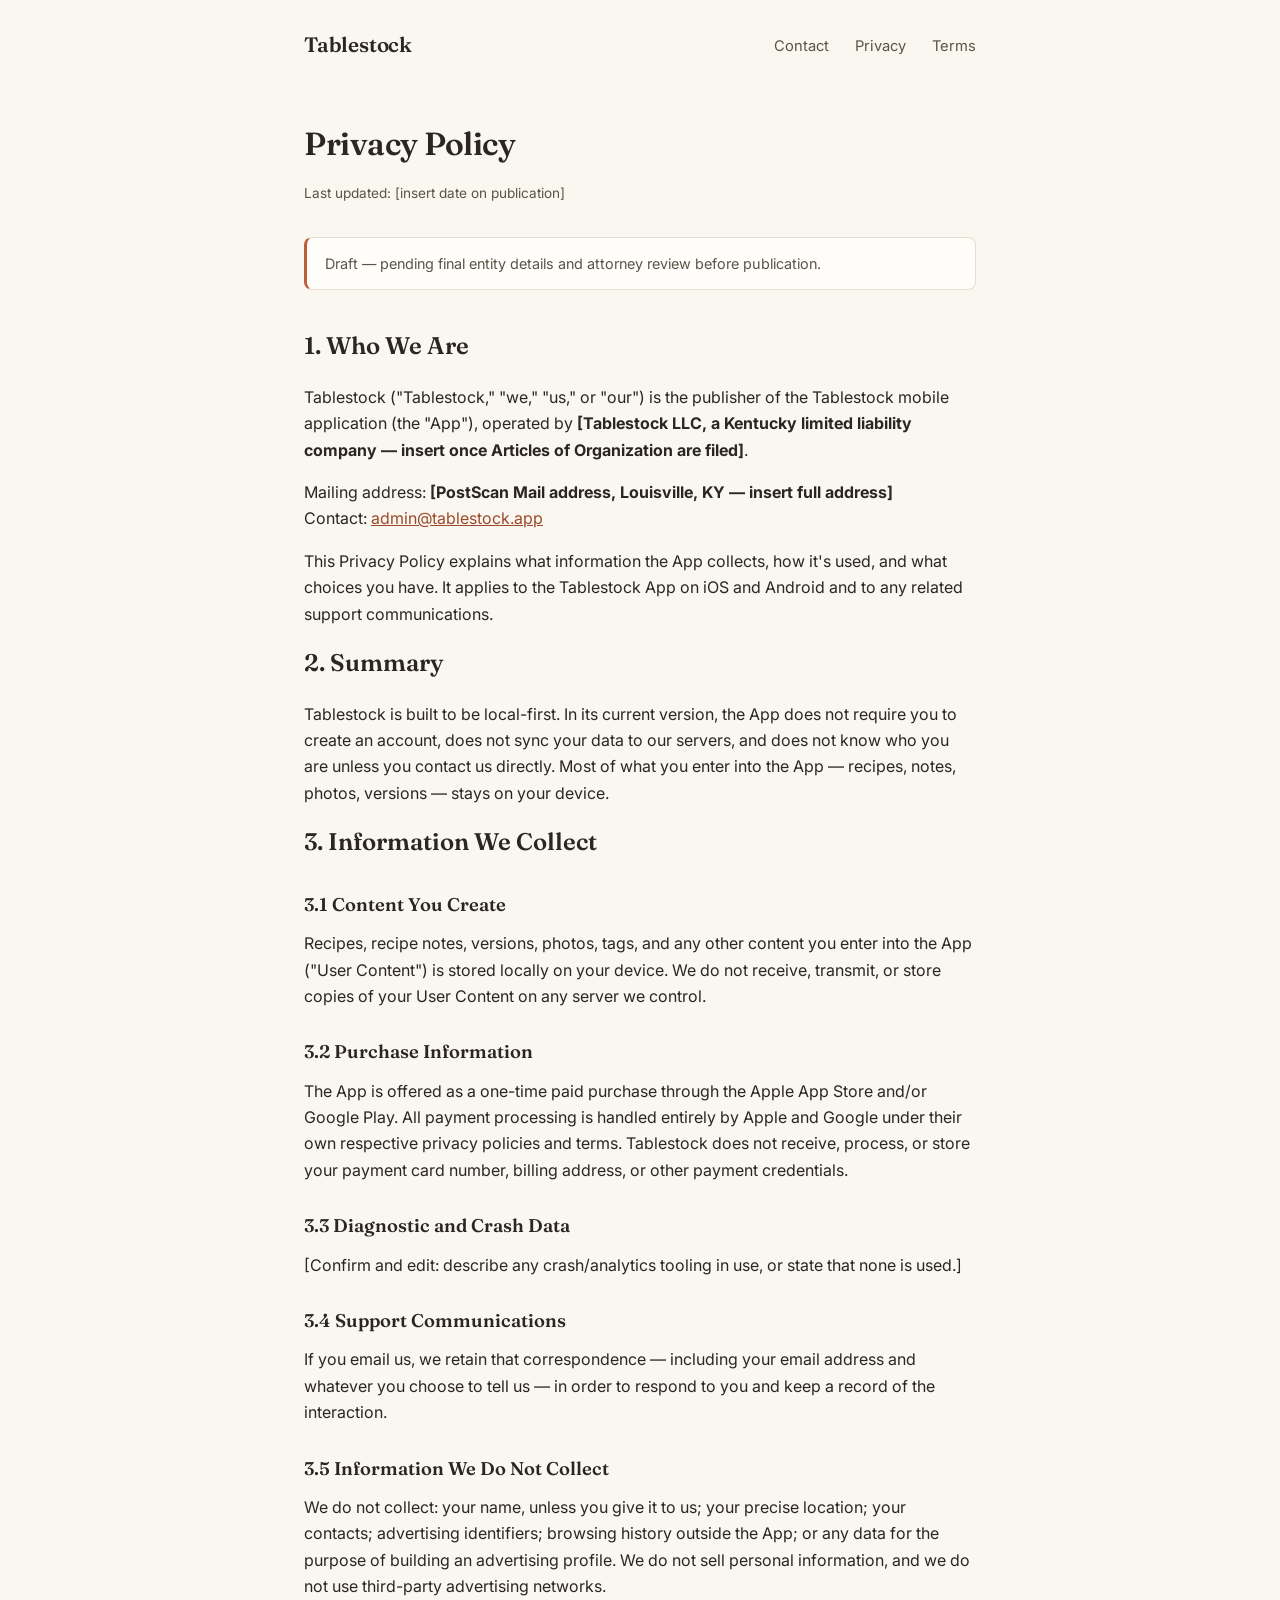
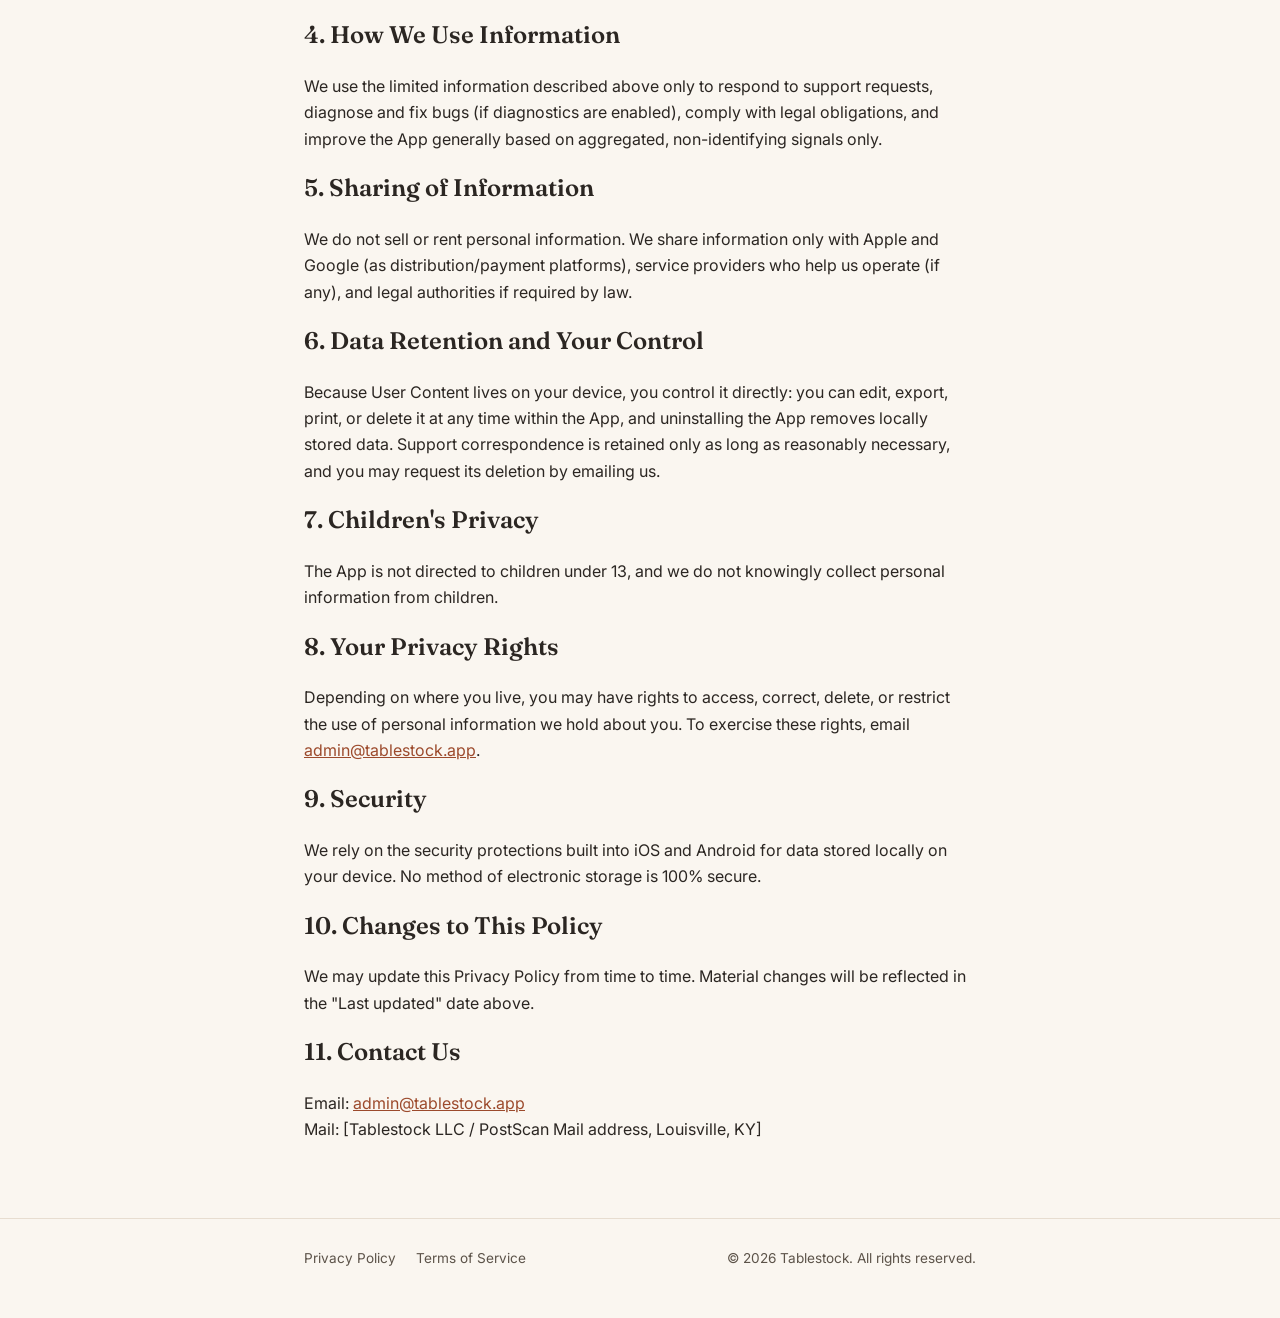
==== privacy.html @ b22490ec "Initial site" ====
<!DOCTYPE html>
<html lang="en">
<head>
<meta charset="UTF-8">
<meta name="viewport" content="width=device-width, initial-scale=1.0">
<title>Privacy Policy — Tablestock</title>
<link rel="preconnect" href="https://fonts.googleapis.com">
<link rel="preconnect" href="https://fonts.gstatic.com" crossorigin>
<link href="https://fonts.googleapis.com/css2?family=Fraunces:wght@500;600&family=Inter:wght@400;500;600&display=swap" rel="stylesheet">
<link rel="stylesheet" href="style.css">
</head>
<body>
<!-- DRAFT: entity name/address placeholders below still need to be filled in once
     the LLC is filed, and this content should get a pass from Patrick before
     this page goes live. -->

<header class="site">
  <div class="wrap">
    <a class="wordmark" href="/">Tablestock</a>
    <nav class="site">
      <a href="mailto:admin@tablestock.app">Contact</a>
      <a href="privacy.html">Privacy</a>
      <a href="terms.html">Terms</a>
    </nav>
  </div>
</header>

<main>
  <div class="wrap">
    <h1 style="font-size:2rem;">Privacy Policy</h1>
    <p class="updated">Last updated: [insert date on publication]</p>

    <div class="legal-note">Draft — pending final entity details and attorney review before publication.</div>

    <h2>1. Who We Are</h2>
    <p>Tablestock ("Tablestock," "we," "us," or "our") is the publisher of the Tablestock mobile application (the "App"), operated by <strong>[Tablestock LLC, a Kentucky limited liability company — insert once Articles of Organization are filed]</strong>.</p>
    <p>Mailing address: <strong>[PostScan Mail address, Louisville, KY — insert full address]</strong><br>
    Contact: <a href="mailto:admin@tablestock.app">admin@tablestock.app</a></p>
    <p>This Privacy Policy explains what information the App collects, how it's used, and what choices you have. It applies to the Tablestock App on iOS and Android and to any related support communications.</p>

    <h2>2. Summary</h2>
    <p>Tablestock is built to be local-first. In its current version, the App does not require you to create an account, does not sync your data to our servers, and does not know who you are unless you contact us directly. Most of what you enter into the App — recipes, notes, photos, versions — stays on your device.</p>

    <h2>3. Information We Collect</h2>
    <h3>3.1 Content You Create</h3>
    <p>Recipes, recipe notes, versions, photos, tags, and any other content you enter into the App ("User Content") is stored locally on your device. We do not receive, transmit, or store copies of your User Content on any server we control.</p>

    <h3>3.2 Purchase Information</h3>
    <p>The App is offered as a one-time paid purchase through the Apple App Store and/or Google Play. All payment processing is handled entirely by Apple and Google under their own respective privacy policies and terms. Tablestock does not receive, process, or store your payment card number, billing address, or other payment credentials.</p>

    <h3>3.3 Diagnostic and Crash Data</h3>
    <p>[Confirm and edit: describe any crash/analytics tooling in use, or state that none is used.]</p>

    <h3>3.4 Support Communications</h3>
    <p>If you email us, we retain that correspondence — including your email address and whatever you choose to tell us — in order to respond to you and keep a record of the interaction.</p>

    <h3>3.5 Information We Do Not Collect</h3>
    <p>We do not collect: your name, unless you give it to us; your precise location; your contacts; advertising identifiers; browsing history outside the App; or any data for the purpose of building an advertising profile. We do not sell personal information, and we do not use third-party advertising networks.</p>

    <h2>4. How We Use Information</h2>
    <p>We use the limited information described above only to respond to support requests, diagnose and fix bugs (if diagnostics are enabled), comply with legal obligations, and improve the App generally based on aggregated, non-identifying signals only.</p>

    <h2>5. Sharing of Information</h2>
    <p>We do not sell or rent personal information. We share information only with Apple and Google (as distribution/payment platforms), service providers who help us operate (if any), and legal authorities if required by law.</p>

    <h2>6. Data Retention and Your Control</h2>
    <p>Because User Content lives on your device, you control it directly: you can edit, export, print, or delete it at any time within the App, and uninstalling the App removes locally stored data. Support correspondence is retained only as long as reasonably necessary, and you may request its deletion by emailing us.</p>

    <h2>7. Children's Privacy</h2>
    <p>The App is not directed to children under 13, and we do not knowingly collect personal information from children.</p>

    <h2>8. Your Privacy Rights</h2>
    <p>Depending on where you live, you may have rights to access, correct, delete, or restrict the use of personal information we hold about you. To exercise these rights, email <a href="mailto:admin@tablestock.app">admin@tablestock.app</a>.</p>

    <h2>9. Security</h2>
    <p>We rely on the security protections built into iOS and Android for data stored locally on your device. No method of electronic storage is 100% secure.</p>

    <h2>10. Changes to This Policy</h2>
    <p>We may update this Privacy Policy from time to time. Material changes will be reflected in the "Last updated" date above.</p>

    <h2>11. Contact Us</h2>
    <p>Email: <a href="mailto:admin@tablestock.app">admin@tablestock.app</a><br>
    Mail: [Tablestock LLC / PostScan Mail address, Louisville, KY]</p>
  </div>
</main>

<footer class="site">
  <div class="wrap">
    <div>
      <a href="privacy.html">Privacy Policy</a>
      <a href="terms.html">Terms of Service</a>
    </div>
    <div>&copy; 2026 Tablestock. All rights reserved.</div>
  </div>
</footer>

</body>
</html>
---- style.css ----
:root {
  --cream: #faf6f0;
  --paper: #fffdfa;
  --ink: #2b2622;
  --ink-soft: #5c5349;
  --terracotta: #bd5d3a;
  --terracotta-dark: #9c4a2c;
  --line: #e7ddd0;
  --max-width: 720px;
}

* { box-sizing: border-box; }

html { scroll-behavior: smooth; }

body {
  margin: 0;
  background: var(--cream);
  color: var(--ink);
  font-family: "Inter", -apple-system, BlinkMacSystemFont, "Segoe UI", sans-serif;
  line-height: 1.65;
  -webkit-font-smoothing: antialiased;
}

.wrap {
  max-width: var(--max-width);
  margin: 0 auto;
  padding: 0 24px;
}

header.site {
  padding: 28px 0 0;
}

header.site .wrap {
  display: flex;
  align-items: center;
  justify-content: space-between;
}

.wordmark {
  font-family: "Fraunces", Georgia, serif;
  font-size: 1.3rem;
  font-weight: 600;
  color: var(--ink);
  text-decoration: none;
  letter-spacing: -0.01em;
}

nav.site a {
  color: var(--ink-soft);
  text-decoration: none;
  font-size: 0.92rem;
  margin-left: 22px;
}

nav.site a:hover { color: var(--terracotta-dark); }

main { padding: 64px 0 40px; }

.hero {
  padding: 40px 0 56px;
  border-bottom: 1px solid var(--line);
  margin-bottom: 48px;
}

.eyebrow {
  text-transform: uppercase;
  letter-spacing: 0.12em;
  font-size: 0.75rem;
  color: var(--terracotta-dark);
  font-weight: 600;
  margin-bottom: 14px;
}

h1 {
  font-family: "Fraunces", Georgia, serif;
  font-size: clamp(2.1rem, 5vw, 3rem);
  line-height: 1.12;
  font-weight: 600;
  margin: 0 0 20px;
  letter-spacing: -0.015em;
}

.lede {
  font-size: 1.15rem;
  color: var(--ink-soft);
  max-width: 52ch;
  margin: 0 0 8px;
}

.status-pill {
  display: inline-block;
  margin-top: 24px;
  padding: 7px 16px;
  border: 1px solid var(--line);
  border-radius: 999px;
  font-size: 0.85rem;
  color: var(--ink-soft);
  background: var(--paper);
}

section.block { margin-bottom: 52px; }

h2 {
  font-family: "Fraunces", Georgia, serif;
  font-size: 1.5rem;
  font-weight: 600;
  margin: 0 0 18px;
}

h3 {
  font-family: "Fraunces", Georgia, serif;
  font-size: 1.15rem;
  font-weight: 600;
  margin: 28px 0 10px;
}

.pillars {
  display: grid;
  grid-template-columns: 1fr;
  gap: 20px;
}

@media (min-width: 560px) {
  .pillars { grid-template-columns: repeat(3, 1fr); }
}

.pillar {
  background: var(--paper);
  border: 1px solid var(--line);
  border-radius: 12px;
  padding: 20px;
}

.pillar h3 {
  margin-top: 0;
  font-size: 1.02rem;
}

.pillar p {
  color: var(--ink-soft);
  font-size: 0.94rem;
  margin: 0;
}

p { margin: 0 0 16px; }

ul, ol { padding-left: 22px; }
li { margin-bottom: 8px; }

a { color: var(--terracotta-dark); }

.legal-note {
  background: var(--paper);
  border: 1px solid var(--line);
  border-left: 3px solid var(--terracotta);
  border-radius: 8px;
  padding: 14px 18px;
  font-size: 0.9rem;
  color: var(--ink-soft);
  margin-bottom: 36px;
}

.contact-box {
  background: var(--paper);
  border: 1px solid var(--line);
  border-radius: 12px;
  padding: 24px;
}

.contact-box a { font-weight: 600; }

footer.site {
  border-top: 1px solid var(--line);
  padding: 28px 0 48px;
  margin-top: 20px;
}

footer.site .wrap {
  display: flex;
  flex-wrap: wrap;
  gap: 8px 20px;
  align-items: center;
  justify-content: space-between;
  font-size: 0.85rem;
  color: var(--ink-soft);
}

footer.site a {
  color: var(--ink-soft);
  text-decoration: none;
  margin-right: 16px;
}

footer.site a:hover { color: var(--terracotta-dark); }

.updated {
  font-size: 0.85rem;
  color: var(--ink-soft);
  margin-bottom: 32px;
}
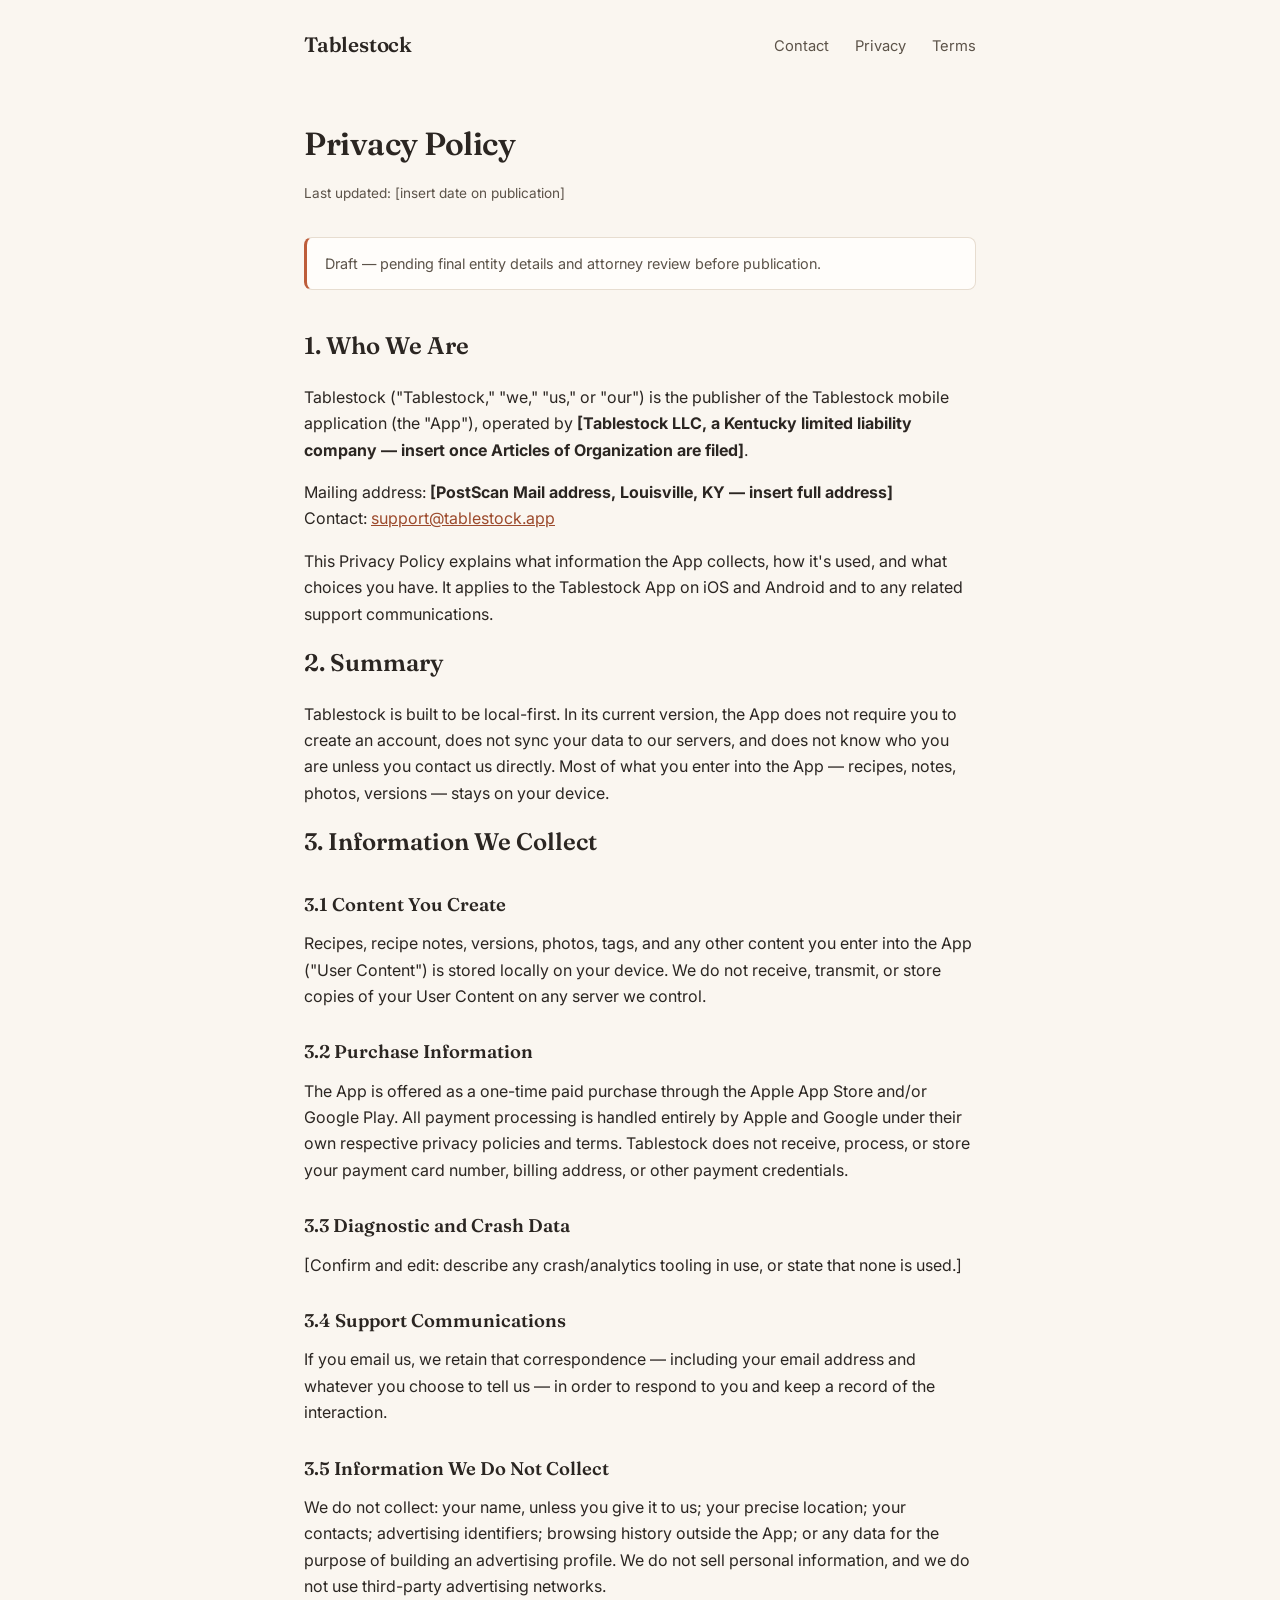
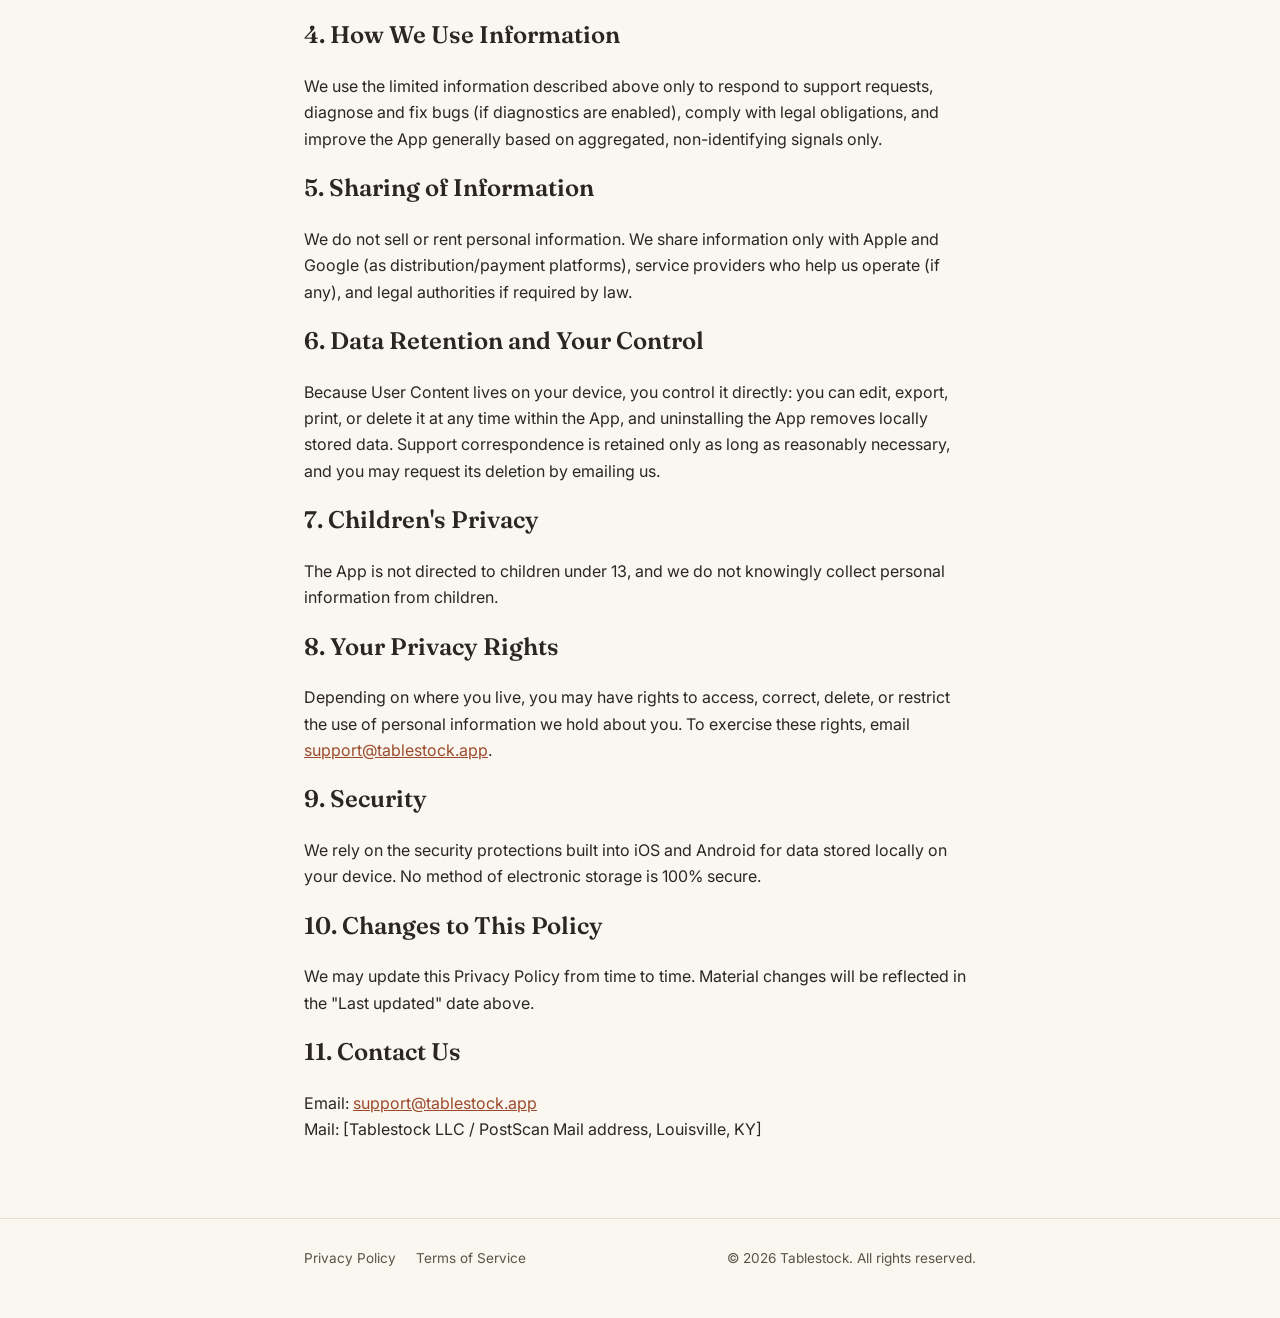
==== commit faa2eb36: "Switch public contact address from admin@ to support@tablestock.app" ====
--- a/privacy.html
+++ b/privacy.html
@@ -18,7 +18,7 @@
   <div class="wrap">
     <a class="wordmark" href="/">Tablestock</a>
     <nav class="site">
-      <a href="mailto:admin@tablestock.app">Contact</a>
+      <a href="mailto:support@tablestock.app">Contact</a>
       <a href="privacy.html">Privacy</a>
       <a href="terms.html">Terms</a>
     </nav>
@@ -35,7 +35,7 @@
     <h2>1. Who We Are</h2>
     <p>Tablestock ("Tablestock," "we," "us," or "our") is the publisher of the Tablestock mobile application (the "App"), operated by <strong>[Tablestock LLC, a Kentucky limited liability company — insert once Articles of Organization are filed]</strong>.</p>
     <p>Mailing address: <strong>[PostScan Mail address, Louisville, KY — insert full address]</strong><br>
-    Contact: <a href="mailto:admin@tablestock.app">admin@tablestock.app</a></p>
+    Contact: <a href="mailto:support@tablestock.app">support@tablestock.app</a></p>
     <p>This Privacy Policy explains what information the App collects, how it's used, and what choices you have. It applies to the Tablestock App on iOS and Android and to any related support communications.</p>
 
     <h2>2. Summary</h2>
@@ -70,7 +70,7 @@
     <p>The App is not directed to children under 13, and we do not knowingly collect personal information from children.</p>
 
     <h2>8. Your Privacy Rights</h2>
-    <p>Depending on where you live, you may have rights to access, correct, delete, or restrict the use of personal information we hold about you. To exercise these rights, email <a href="mailto:admin@tablestock.app">admin@tablestock.app</a>.</p>
+    <p>Depending on where you live, you may have rights to access, correct, delete, or restrict the use of personal information we hold about you. To exercise these rights, email <a href="mailto:support@tablestock.app">support@tablestock.app</a>.</p>
 
     <h2>9. Security</h2>
     <p>We rely on the security protections built into iOS and Android for data stored locally on your device. No method of electronic storage is 100% secure.</p>
@@ -79,7 +79,7 @@
     <p>We may update this Privacy Policy from time to time. Material changes will be reflected in the "Last updated" date above.</p>
 
     <h2>11. Contact Us</h2>
-    <p>Email: <a href="mailto:admin@tablestock.app">admin@tablestock.app</a><br>
+    <p>Email: <a href="mailto:support@tablestock.app">support@tablestock.app</a><br>
     Mail: [Tablestock LLC / PostScan Mail address, Louisville, KY]</p>
   </div>
 </main>
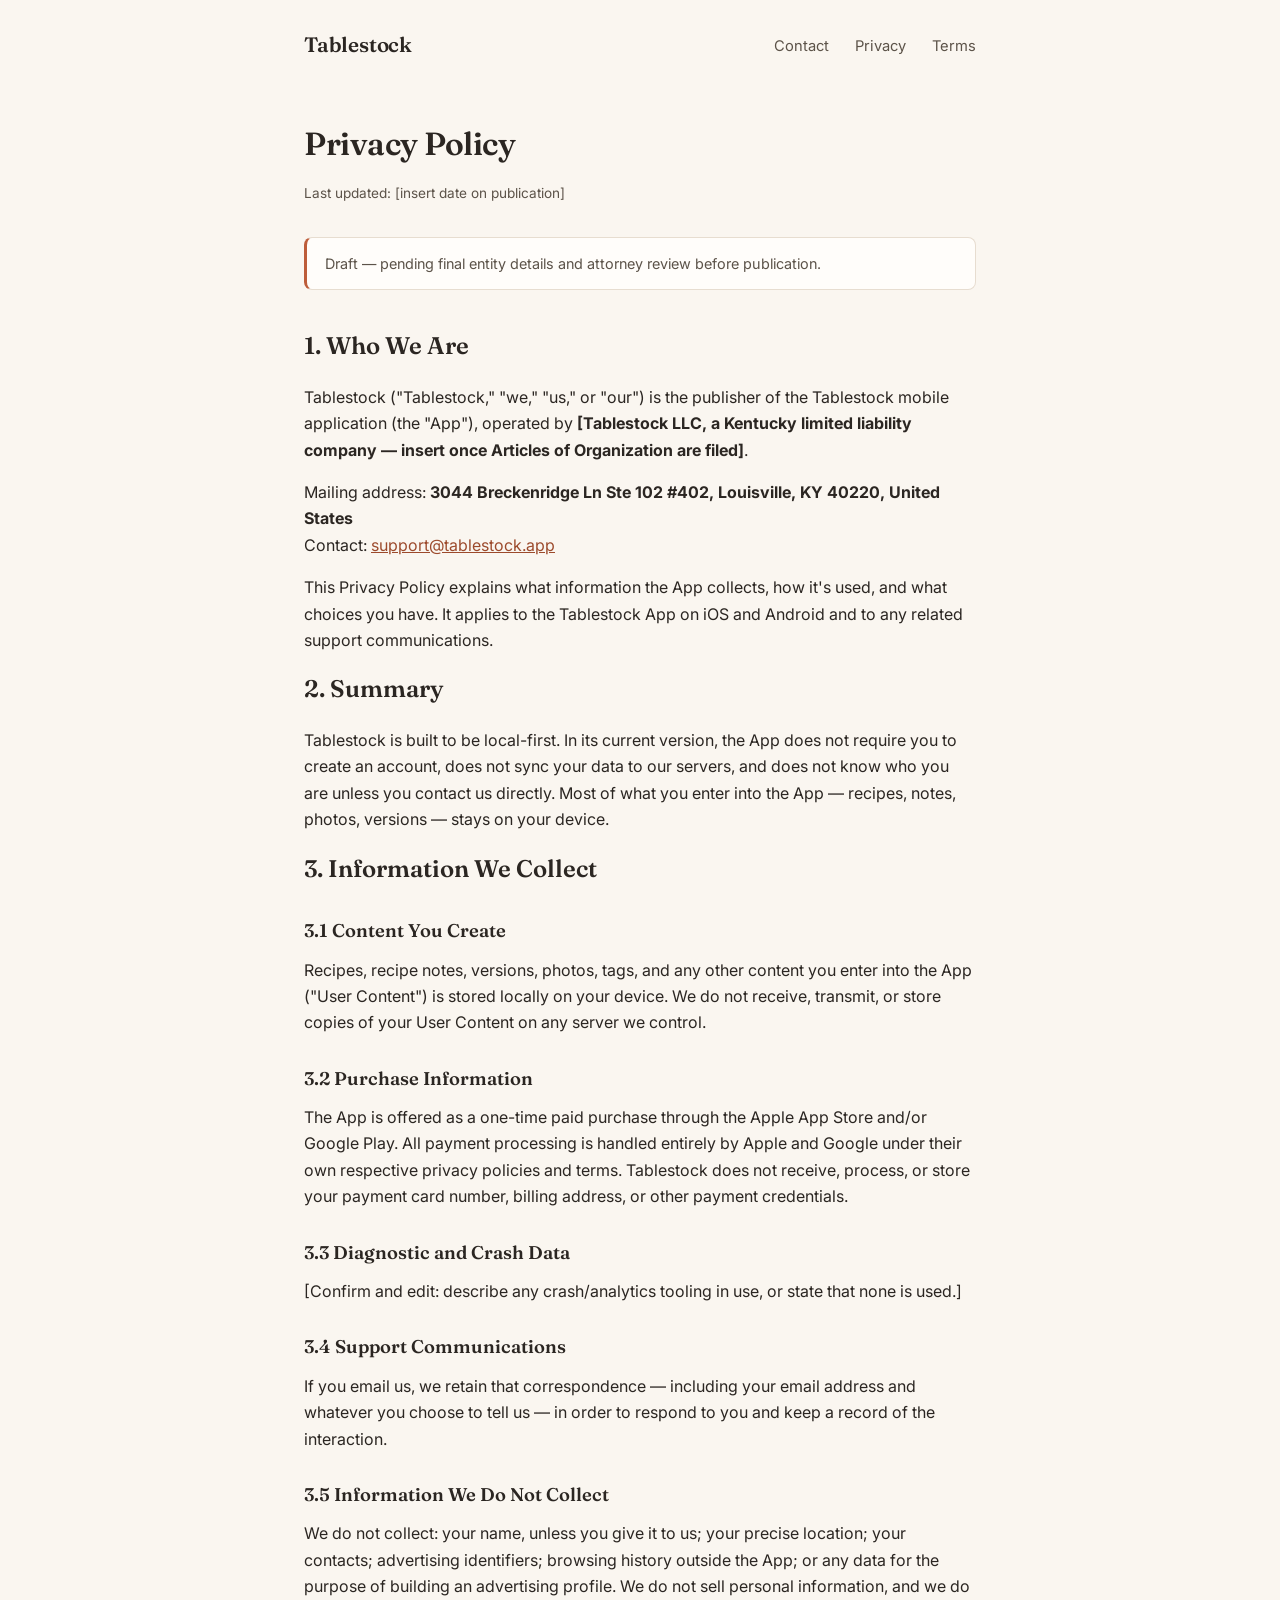
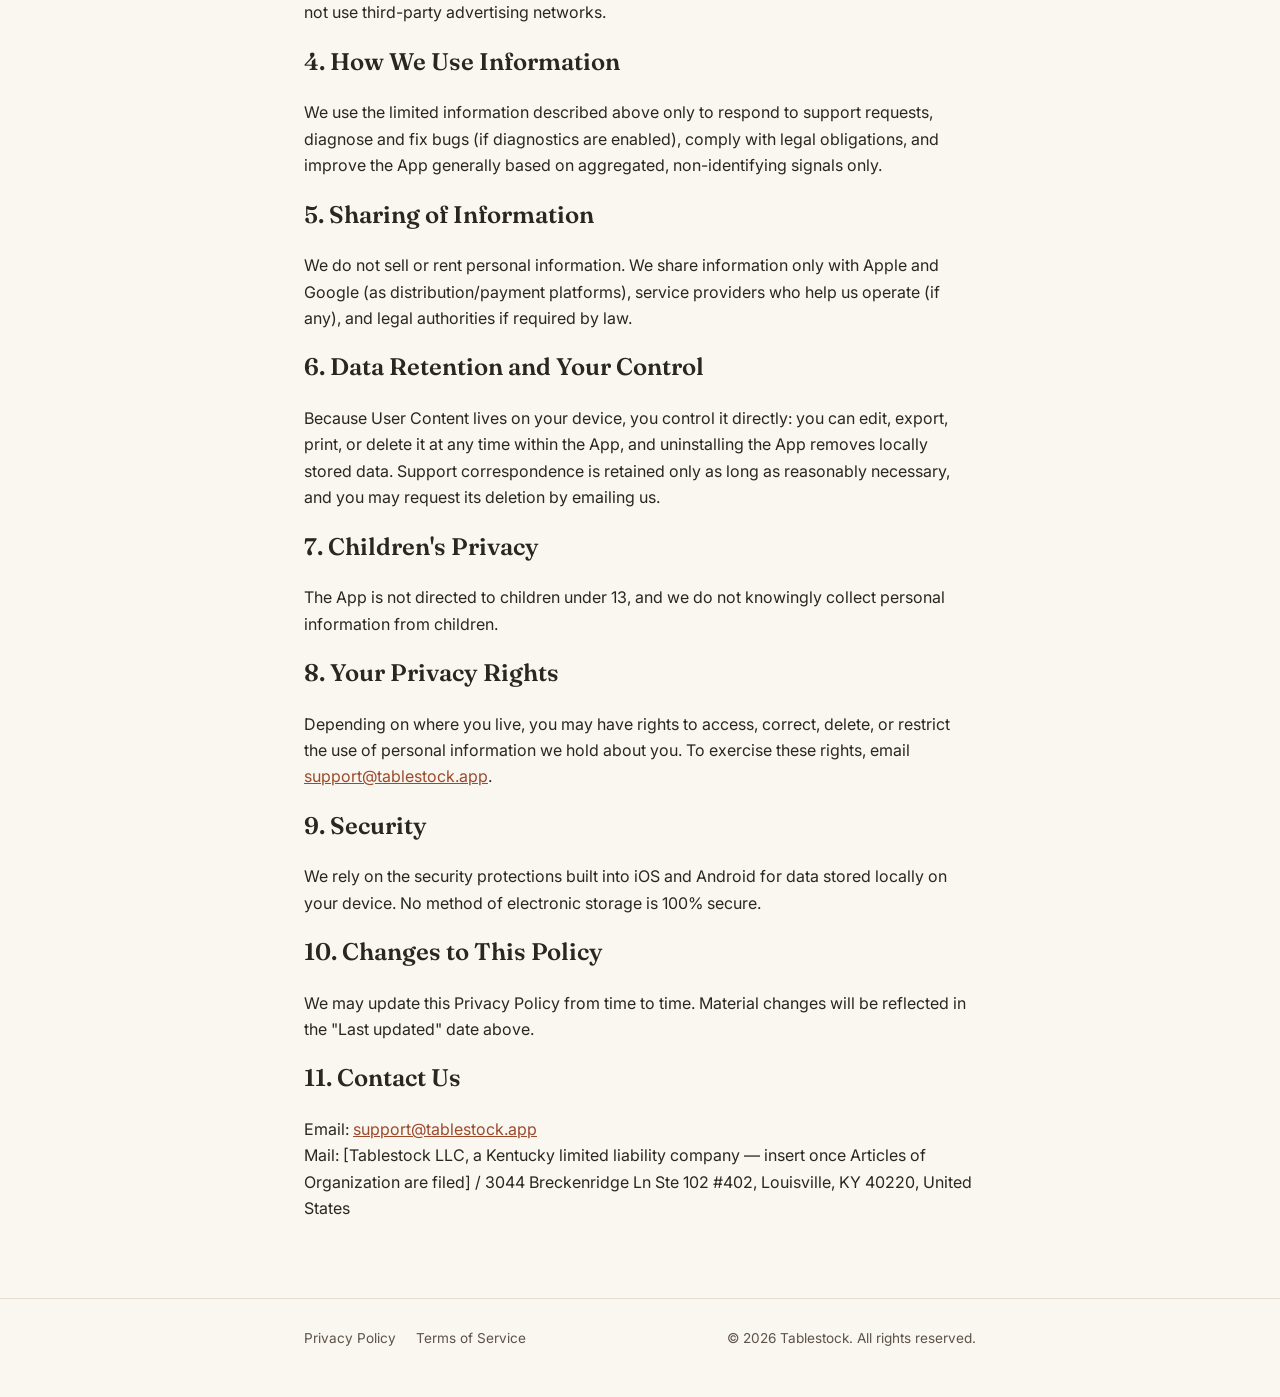
==== commit 2e4de8af: "Fill in mailing address in Privacy Policy and Terms" ====
--- a/privacy.html
+++ b/privacy.html
@@ -34,7 +34,7 @@
 
     <h2>1. Who We Are</h2>
     <p>Tablestock ("Tablestock," "we," "us," or "our") is the publisher of the Tablestock mobile application (the "App"), operated by <strong>[Tablestock LLC, a Kentucky limited liability company — insert once Articles of Organization are filed]</strong>.</p>
-    <p>Mailing address: <strong>[PostScan Mail address, Louisville, KY — insert full address]</strong><br>
+    <p>Mailing address: <strong>3044 Breckenridge Ln Ste 102 #402, Louisville, KY 40220, United States</strong><br>
     Contact: <a href="mailto:support@tablestock.app">support@tablestock.app</a></p>
     <p>This Privacy Policy explains what information the App collects, how it's used, and what choices you have. It applies to the Tablestock App on iOS and Android and to any related support communications.</p>
 
@@ -80,7 +80,7 @@
 
     <h2>11. Contact Us</h2>
     <p>Email: <a href="mailto:support@tablestock.app">support@tablestock.app</a><br>
-    Mail: [Tablestock LLC / PostScan Mail address, Louisville, KY]</p>
+    Mail: [Tablestock LLC, a Kentucky limited liability company — insert once Articles of Organization are filed] / 3044 Breckenridge Ln Ste 102 #402, Louisville, KY 40220, United States</p>
   </div>
 </main>
 
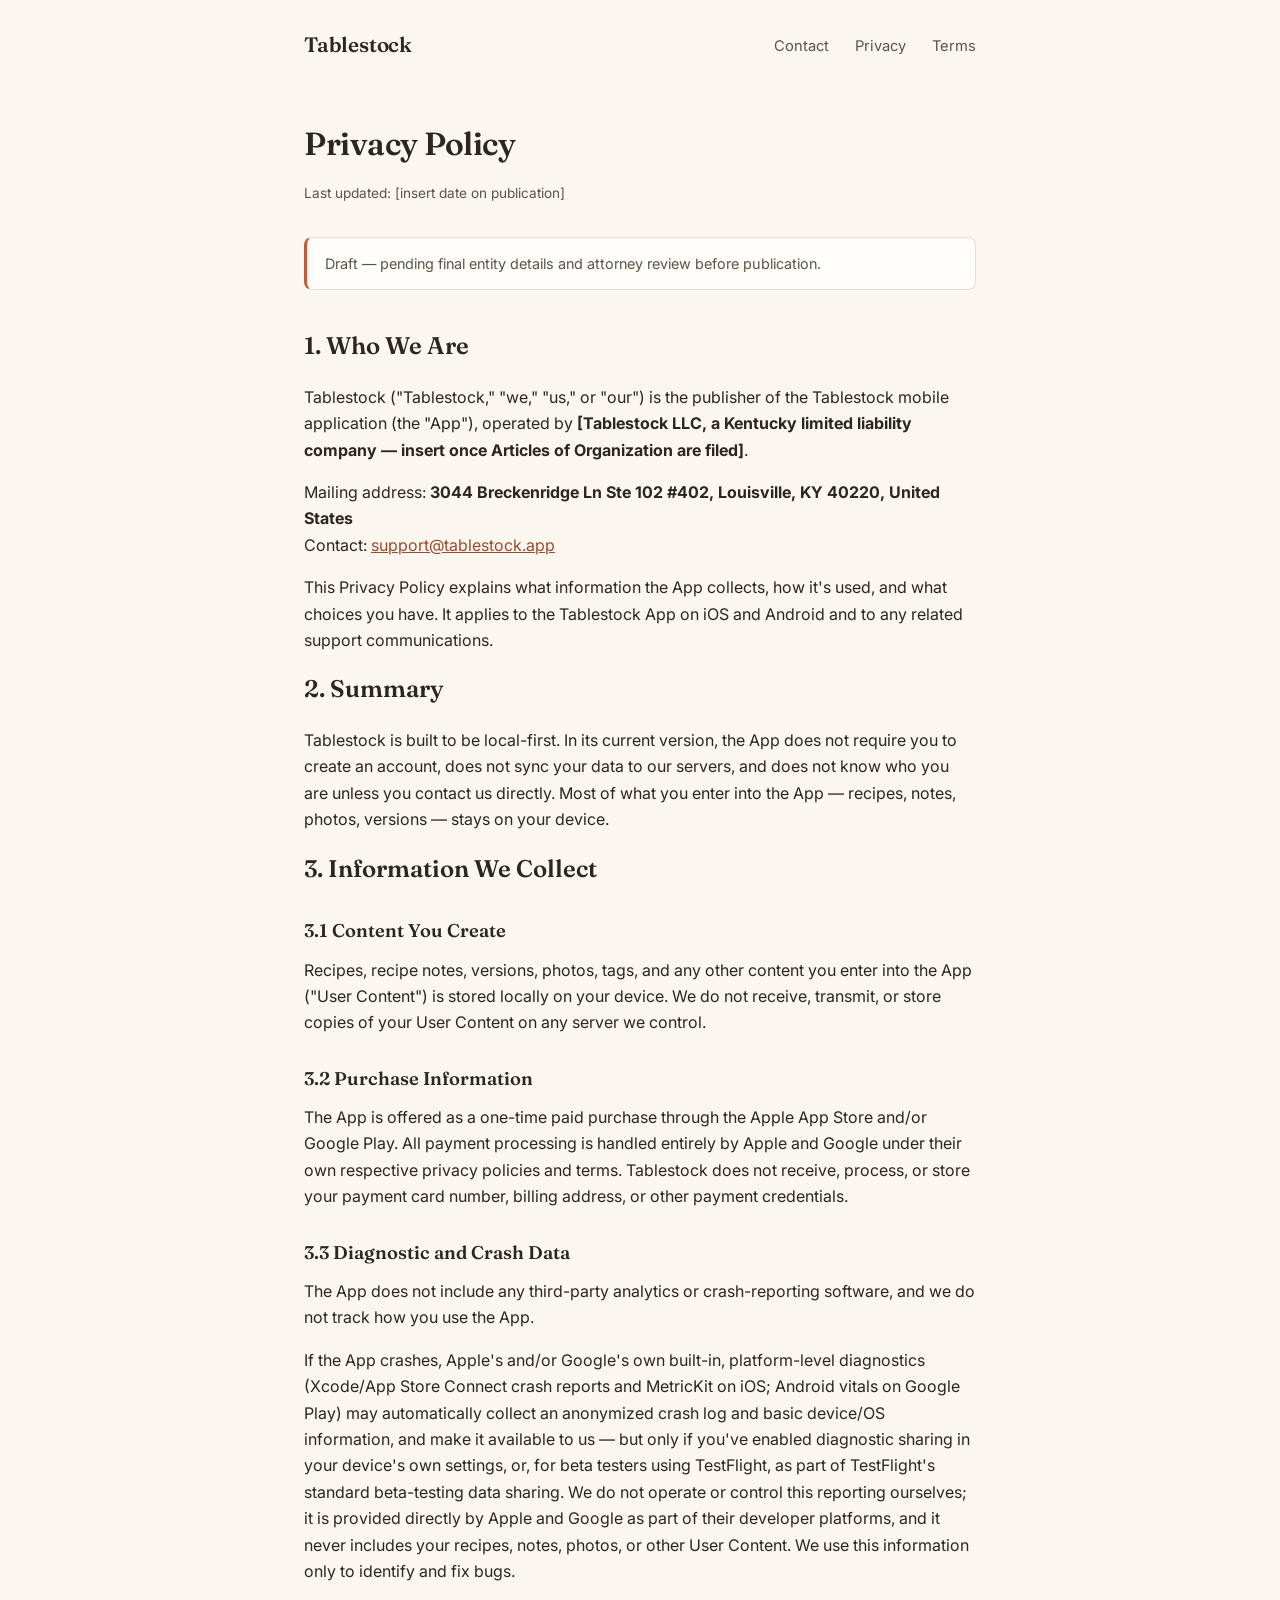
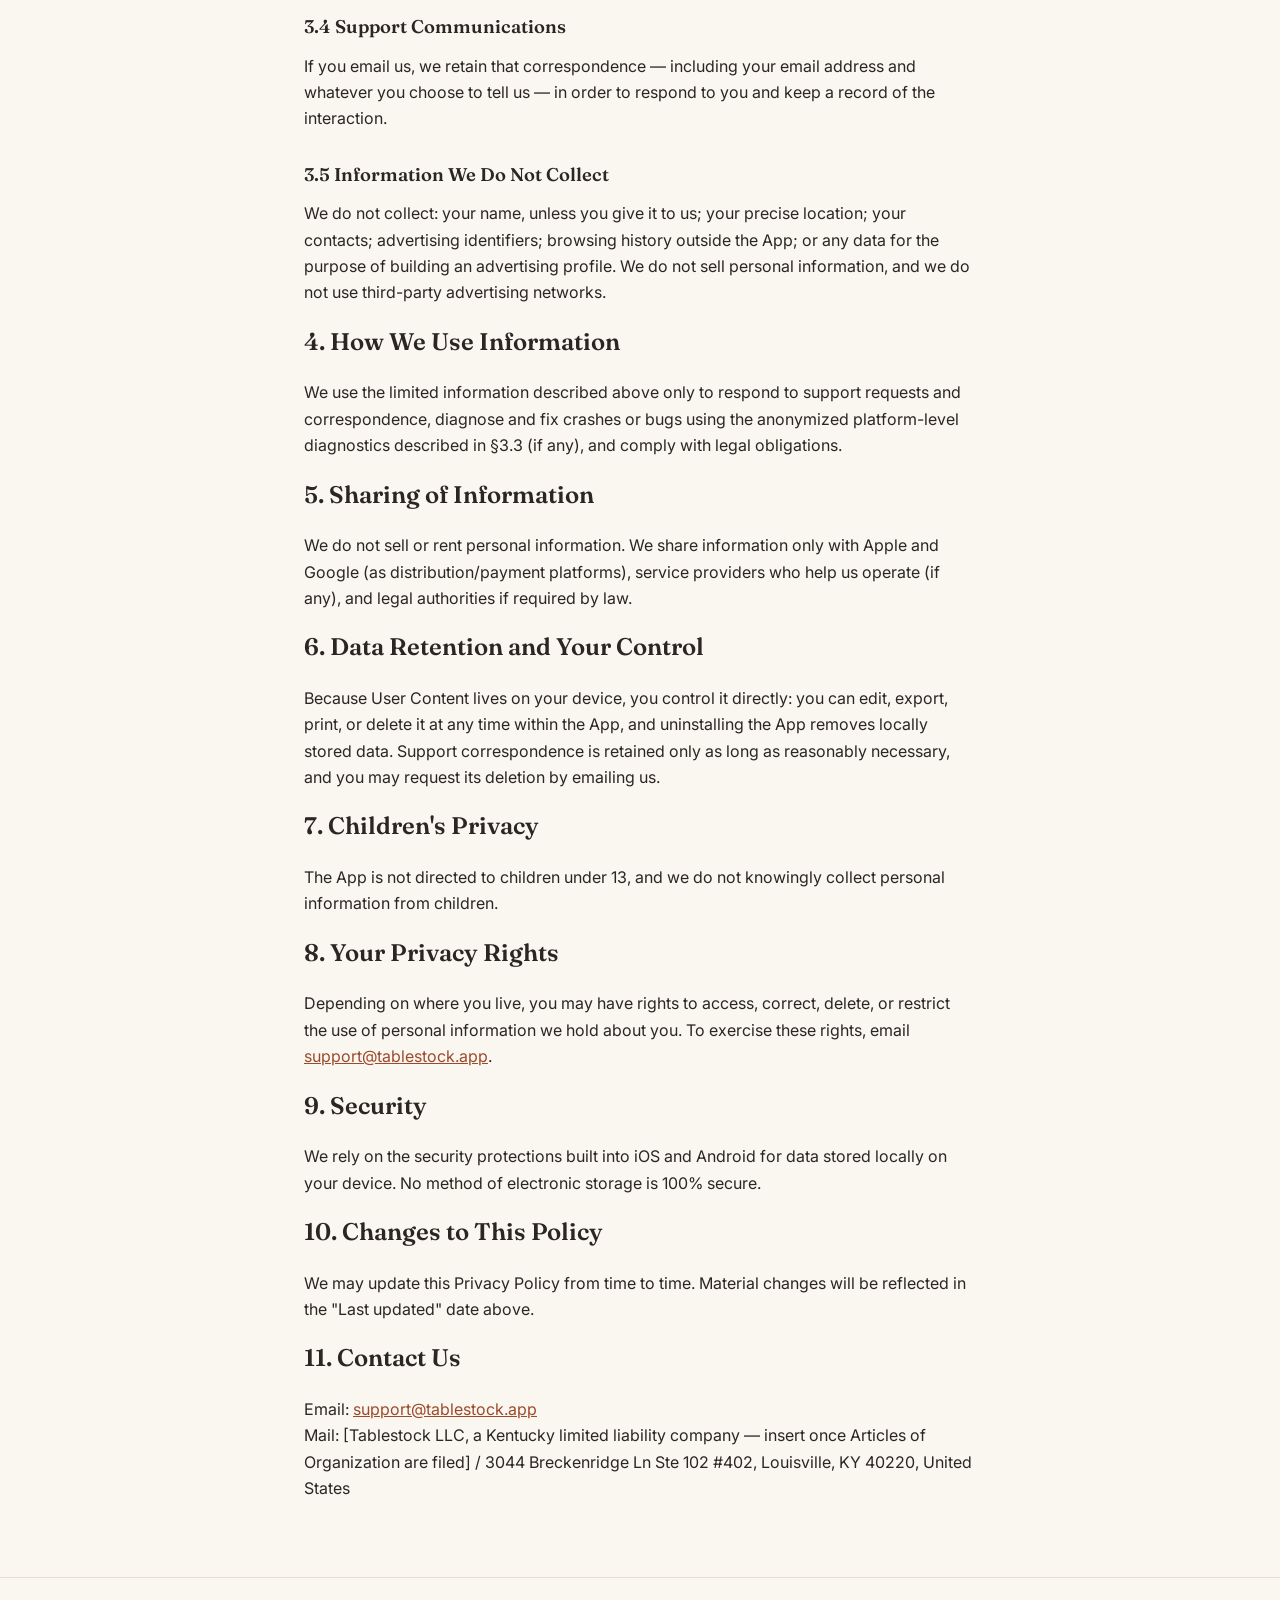
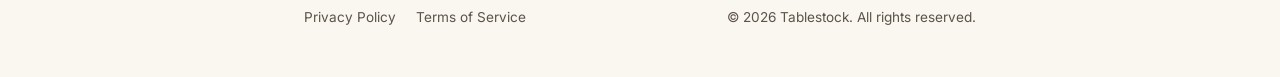
==== commit ea7f8064: "Rework §3.3: reflect Apple/Google platform-native crash diagnostics instead of a flat no-diagnostics" ====
--- a/privacy.html
+++ b/privacy.html
@@ -49,7 +49,8 @@
     <p>The App is offered as a one-time paid purchase through the Apple App Store and/or Google Play. All payment processing is handled entirely by Apple and Google under their own respective privacy policies and terms. Tablestock does not receive, process, or store your payment card number, billing address, or other payment credentials.</p>
 
     <h3>3.3 Diagnostic and Crash Data</h3>
-    <p>[Confirm and edit: describe any crash/analytics tooling in use, or state that none is used.]</p>
+    <p>The App does not include any third-party analytics or crash-reporting software, and we do not track how you use the App.</p>
+    <p>If the App crashes, Apple's and/or Google's own built-in, platform-level diagnostics (Xcode/App Store Connect crash reports and MetricKit on iOS; Android vitals on Google Play) may automatically collect an anonymized crash log and basic device/OS information, and make it available to us — but only if you've enabled diagnostic sharing in your device's own settings, or, for beta testers using TestFlight, as part of TestFlight's standard beta-testing data sharing. We do not operate or control this reporting ourselves; it is provided directly by Apple and Google as part of their developer platforms, and it never includes your recipes, notes, photos, or other User Content. We use this information only to identify and fix bugs.</p>
 
     <h3>3.4 Support Communications</h3>
     <p>If you email us, we retain that correspondence — including your email address and whatever you choose to tell us — in order to respond to you and keep a record of the interaction.</p>
@@ -58,7 +59,7 @@
     <p>We do not collect: your name, unless you give it to us; your precise location; your contacts; advertising identifiers; browsing history outside the App; or any data for the purpose of building an advertising profile. We do not sell personal information, and we do not use third-party advertising networks.</p>
 
     <h2>4. How We Use Information</h2>
-    <p>We use the limited information described above only to respond to support requests, diagnose and fix bugs (if diagnostics are enabled), comply with legal obligations, and improve the App generally based on aggregated, non-identifying signals only.</p>
+    <p>We use the limited information described above only to respond to support requests and correspondence, diagnose and fix crashes or bugs using the anonymized platform-level diagnostics described in §3.3 (if any), and comply with legal obligations.</p>
 
     <h2>5. Sharing of Information</h2>
     <p>We do not sell or rent personal information. We share information only with Apple and Google (as distribution/payment platforms), service providers who help us operate (if any), and legal authorities if required by law.</p>
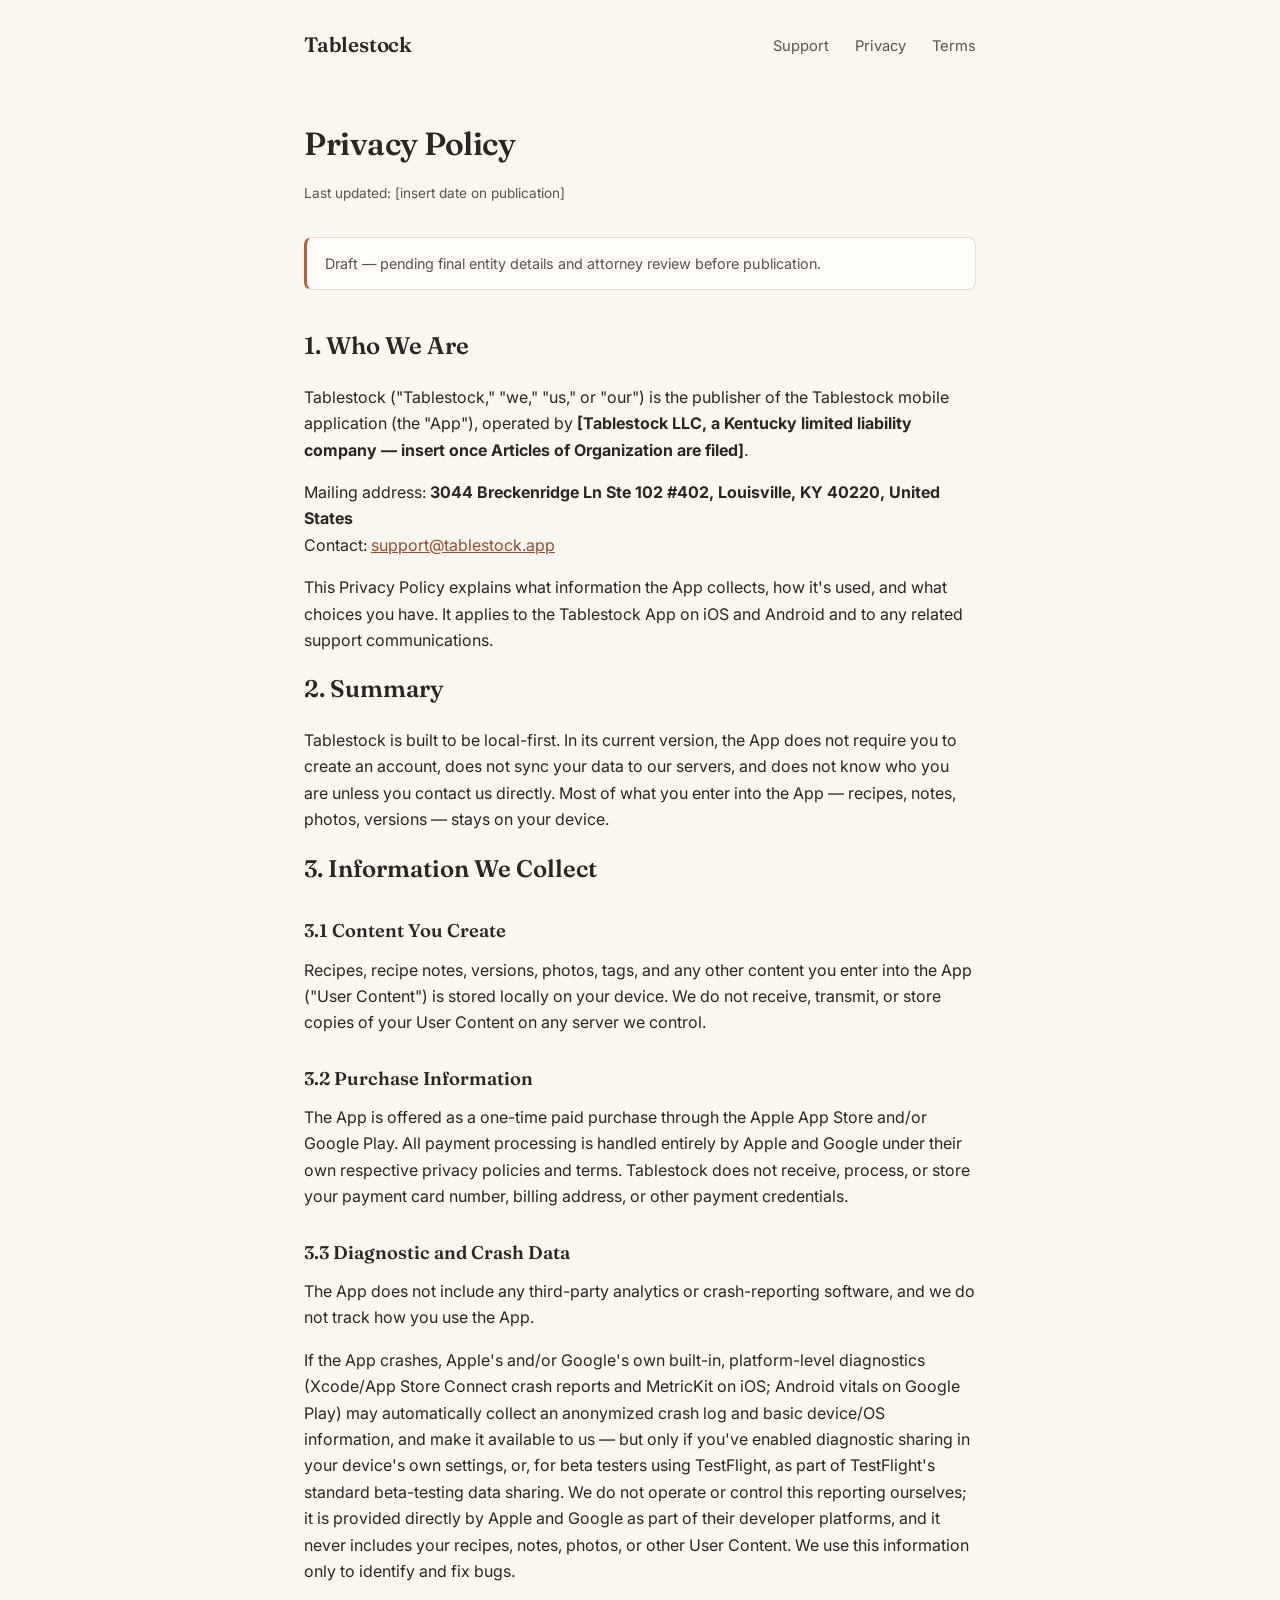
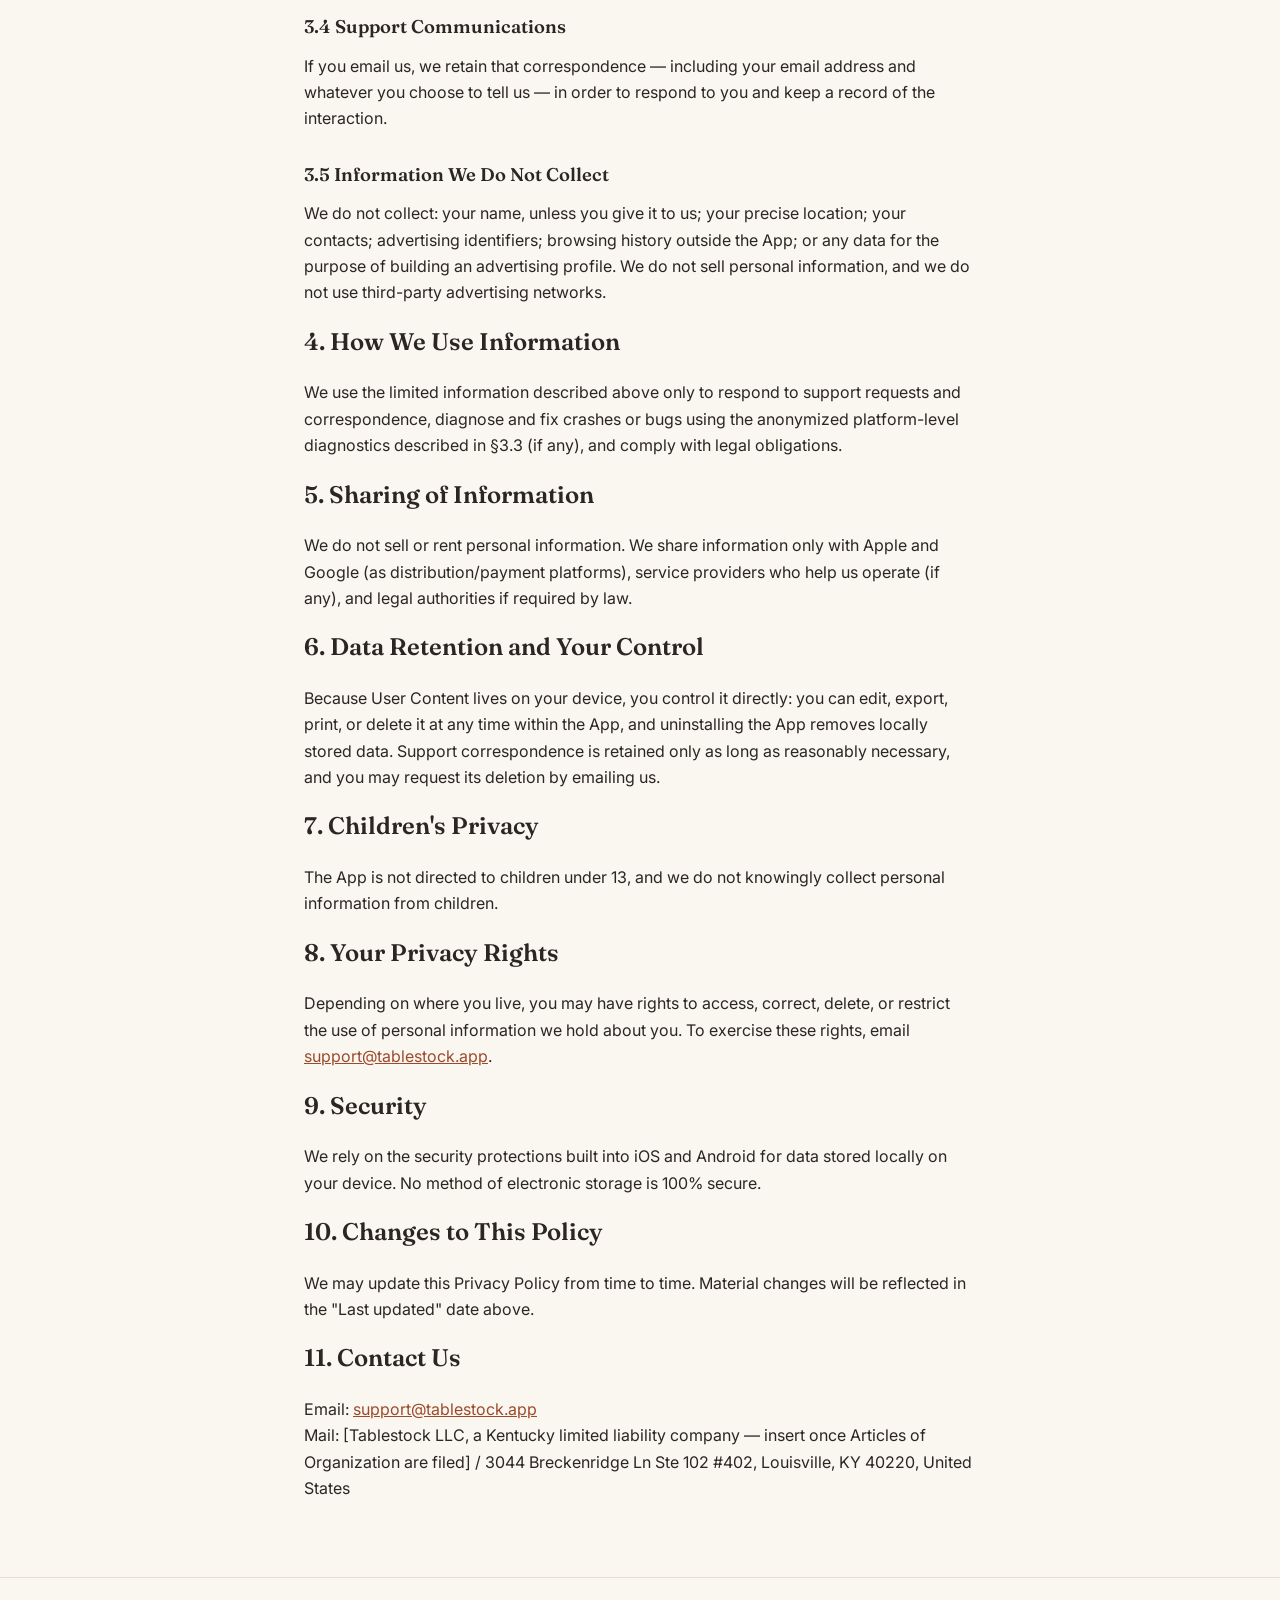
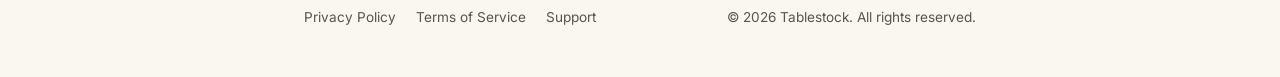
==== commit 4169003c: "Add A6.4 support page, link it from nav/footer across the site" ====
--- a/privacy.html
+++ b/privacy.html
@@ -18,7 +18,7 @@
   <div class="wrap">
     <a class="wordmark" href="/">Tablestock</a>
     <nav class="site">
-      <a href="mailto:support@tablestock.app">Contact</a>
+      <a href="support.html">Support</a>
       <a href="privacy.html">Privacy</a>
       <a href="terms.html">Terms</a>
     </nav>
@@ -90,6 +90,7 @@
     <div>
       <a href="privacy.html">Privacy Policy</a>
       <a href="terms.html">Terms of Service</a>
+      <a href="support.html">Support</a>
     </div>
     <div>&copy; 2026 Tablestock. All rights reserved.</div>
   </div>
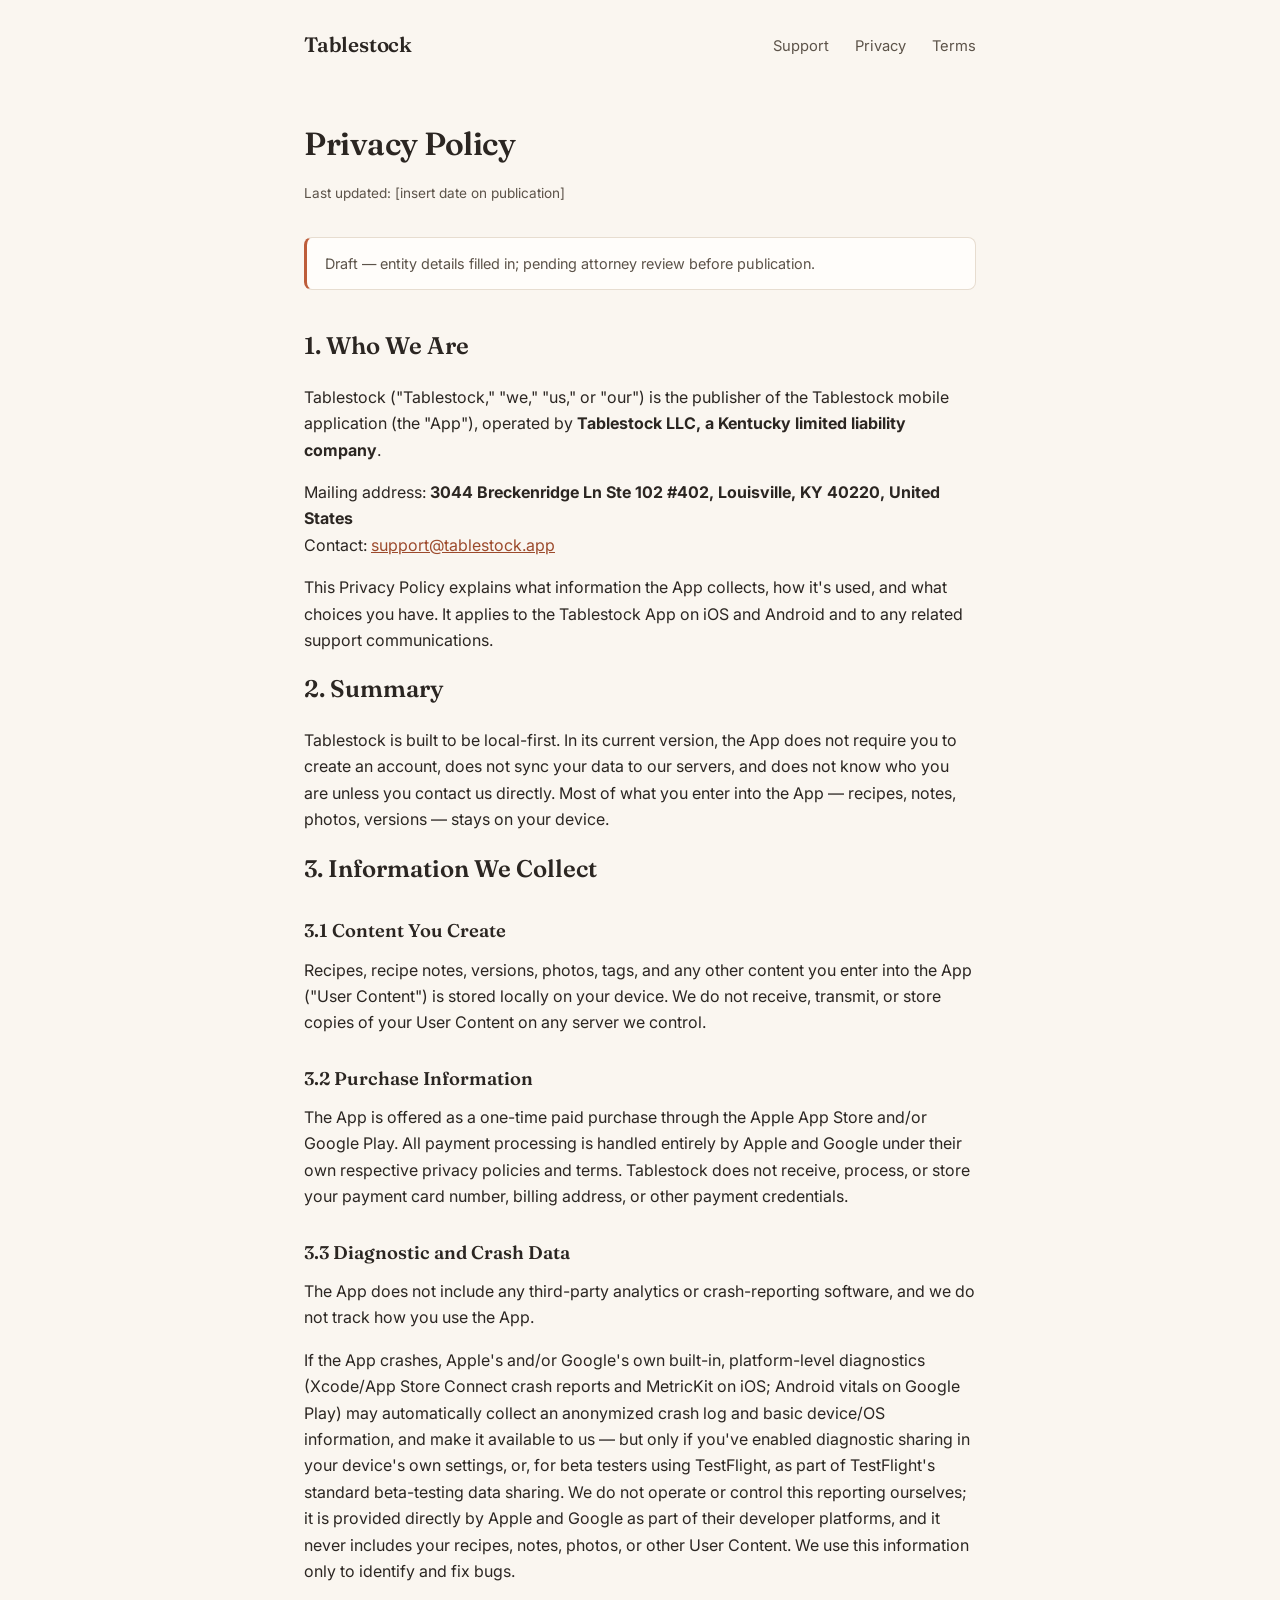
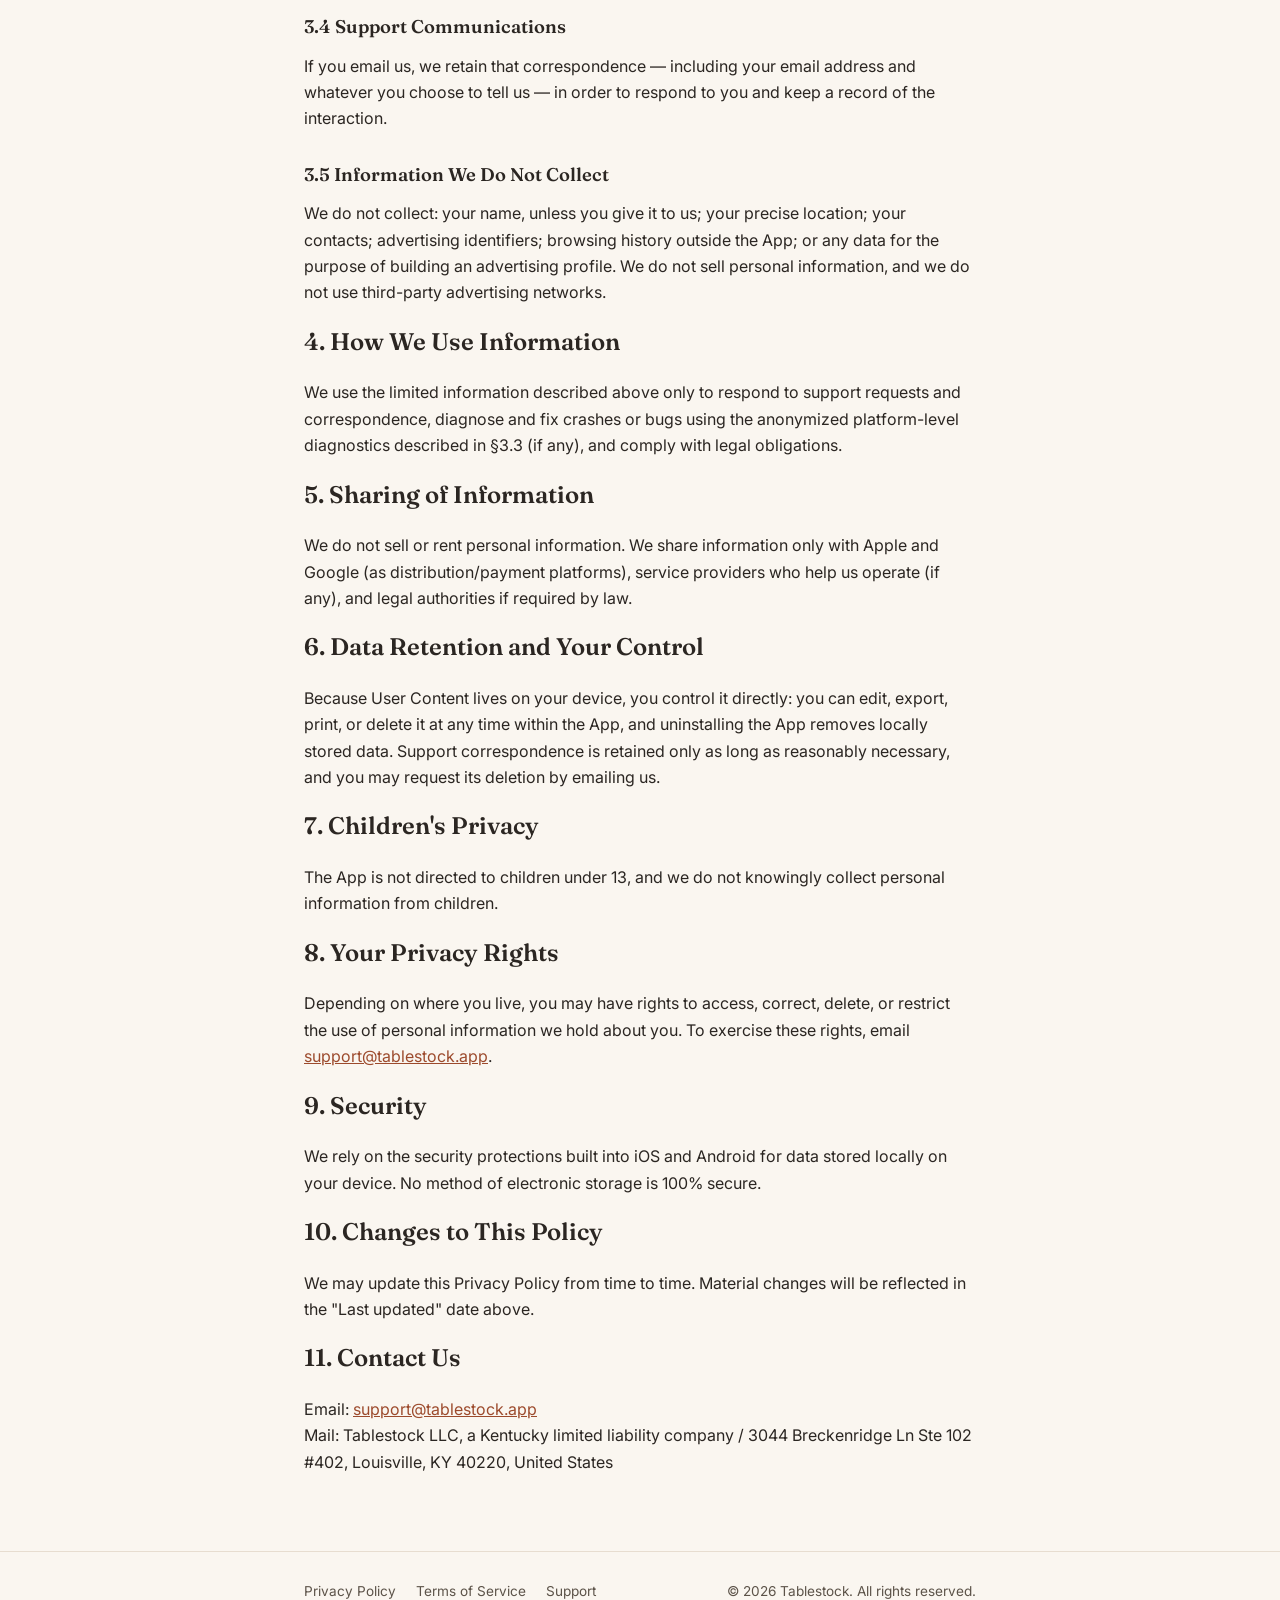
==== commit 7029405a: "Fill in Tablestock LLC entity name in Privacy Policy and Terms of Service" ====
--- a/privacy.html
+++ b/privacy.html
@@ -10,9 +10,9 @@
 <link rel="stylesheet" href="style.css">
 </head>
 <body>
-<!-- DRAFT: entity name/address placeholders below still need to be filled in once
-     the LLC is filed, and this content should get a pass from Patrick before
-     this page goes live. -->
+<!-- DRAFT: entity name filled in (Tablestock LLC, a Kentucky limited liability
+     company, filed 8/17/2026). Still pending a pass from Patrick before this
+     page goes live. -->
 
 <header class="site">
   <div class="wrap">
@@ -30,10 +30,10 @@
     <h1 style="font-size:2rem;">Privacy Policy</h1>
     <p class="updated">Last updated: [insert date on publication]</p>
 
-    <div class="legal-note">Draft — pending final entity details and attorney review before publication.</div>
+    <div class="legal-note">Draft — entity details filled in; pending attorney review before publication.</div>
 
     <h2>1. Who We Are</h2>
-    <p>Tablestock ("Tablestock," "we," "us," or "our") is the publisher of the Tablestock mobile application (the "App"), operated by <strong>[Tablestock LLC, a Kentucky limited liability company — insert once Articles of Organization are filed]</strong>.</p>
+    <p>Tablestock ("Tablestock," "we," "us," or "our") is the publisher of the Tablestock mobile application (the "App"), operated by <strong>Tablestock LLC, a Kentucky limited liability company</strong>.</p>
     <p>Mailing address: <strong>3044 Breckenridge Ln Ste 102 #402, Louisville, KY 40220, United States</strong><br>
     Contact: <a href="mailto:support@tablestock.app">support@tablestock.app</a></p>
     <p>This Privacy Policy explains what information the App collects, how it's used, and what choices you have. It applies to the Tablestock App on iOS and Android and to any related support communications.</p>
@@ -81,7 +81,7 @@
 
     <h2>11. Contact Us</h2>
     <p>Email: <a href="mailto:support@tablestock.app">support@tablestock.app</a><br>
-    Mail: [Tablestock LLC, a Kentucky limited liability company — insert once Articles of Organization are filed] / 3044 Breckenridge Ln Ste 102 #402, Louisville, KY 40220, United States</p>
+    Mail: Tablestock LLC, a Kentucky limited liability company / 3044 Breckenridge Ln Ste 102 #402, Louisville, KY 40220, United States</p>
   </div>
 </main>
 
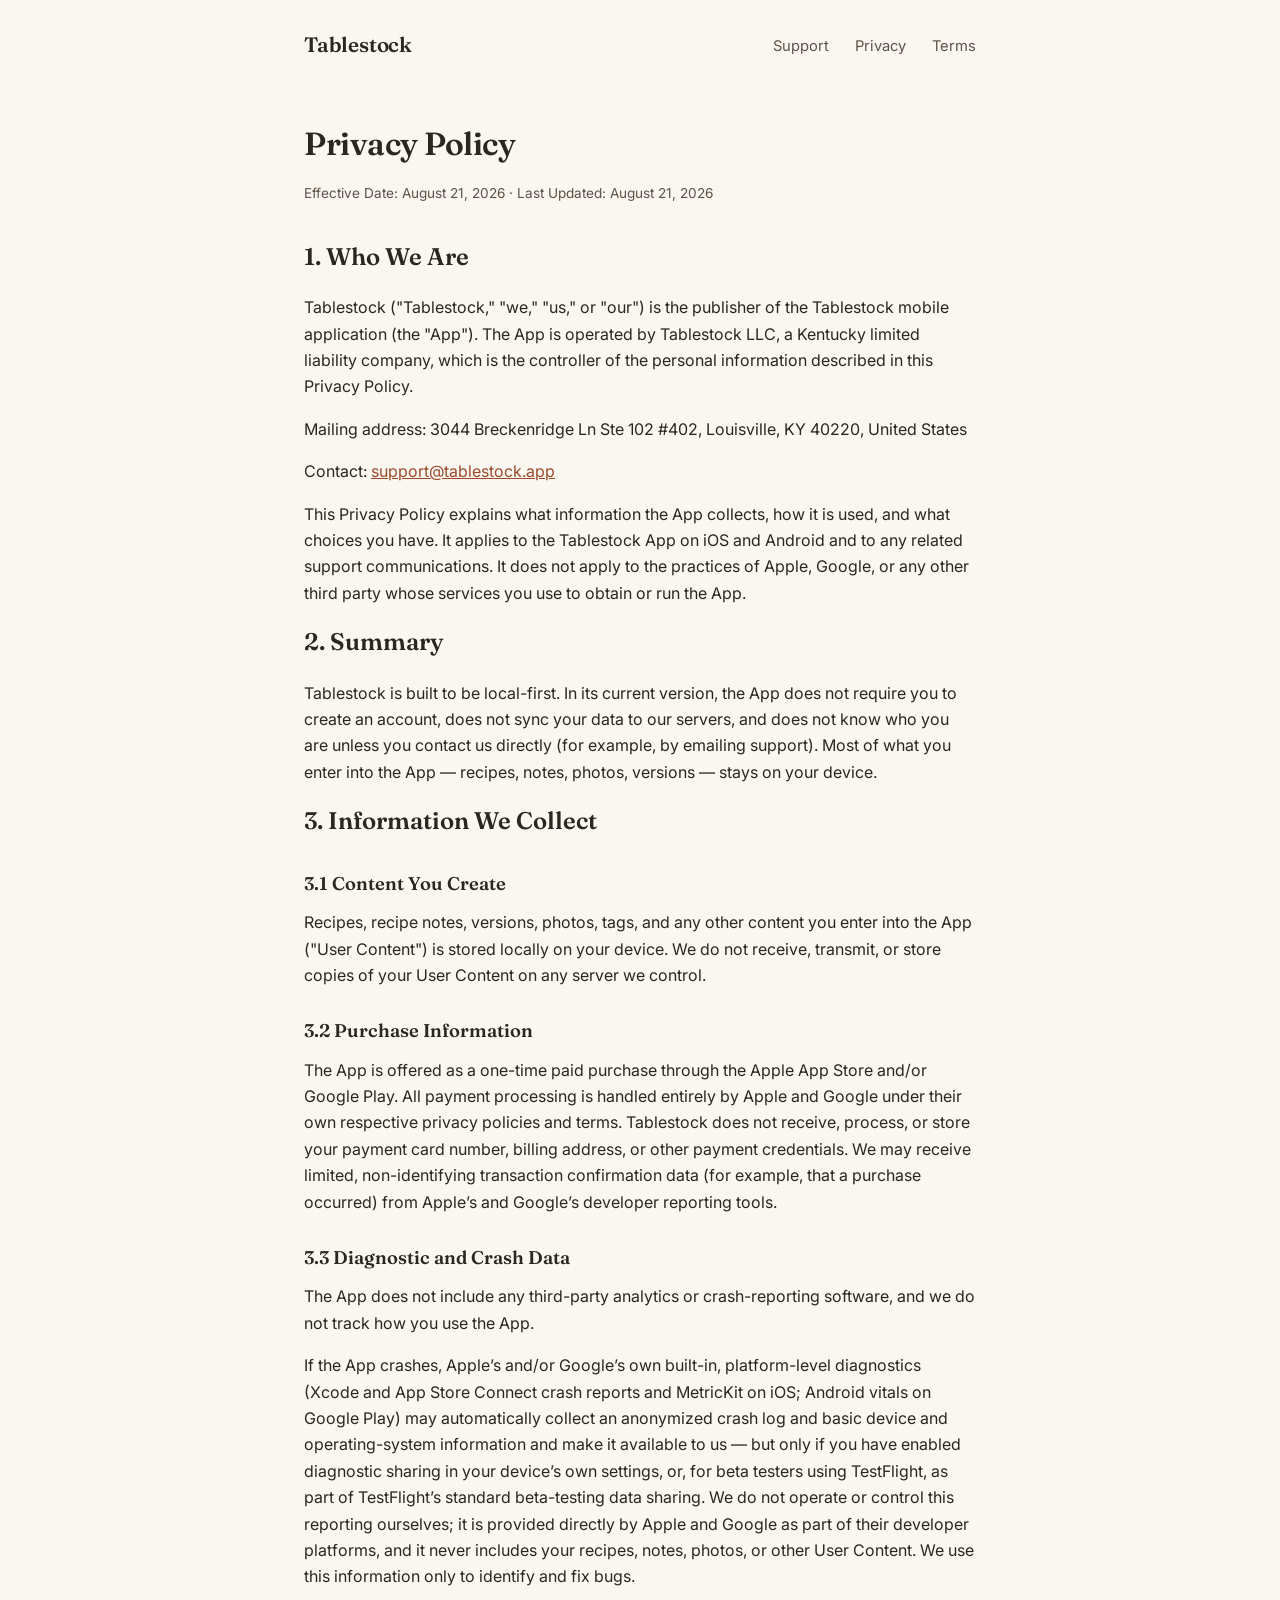
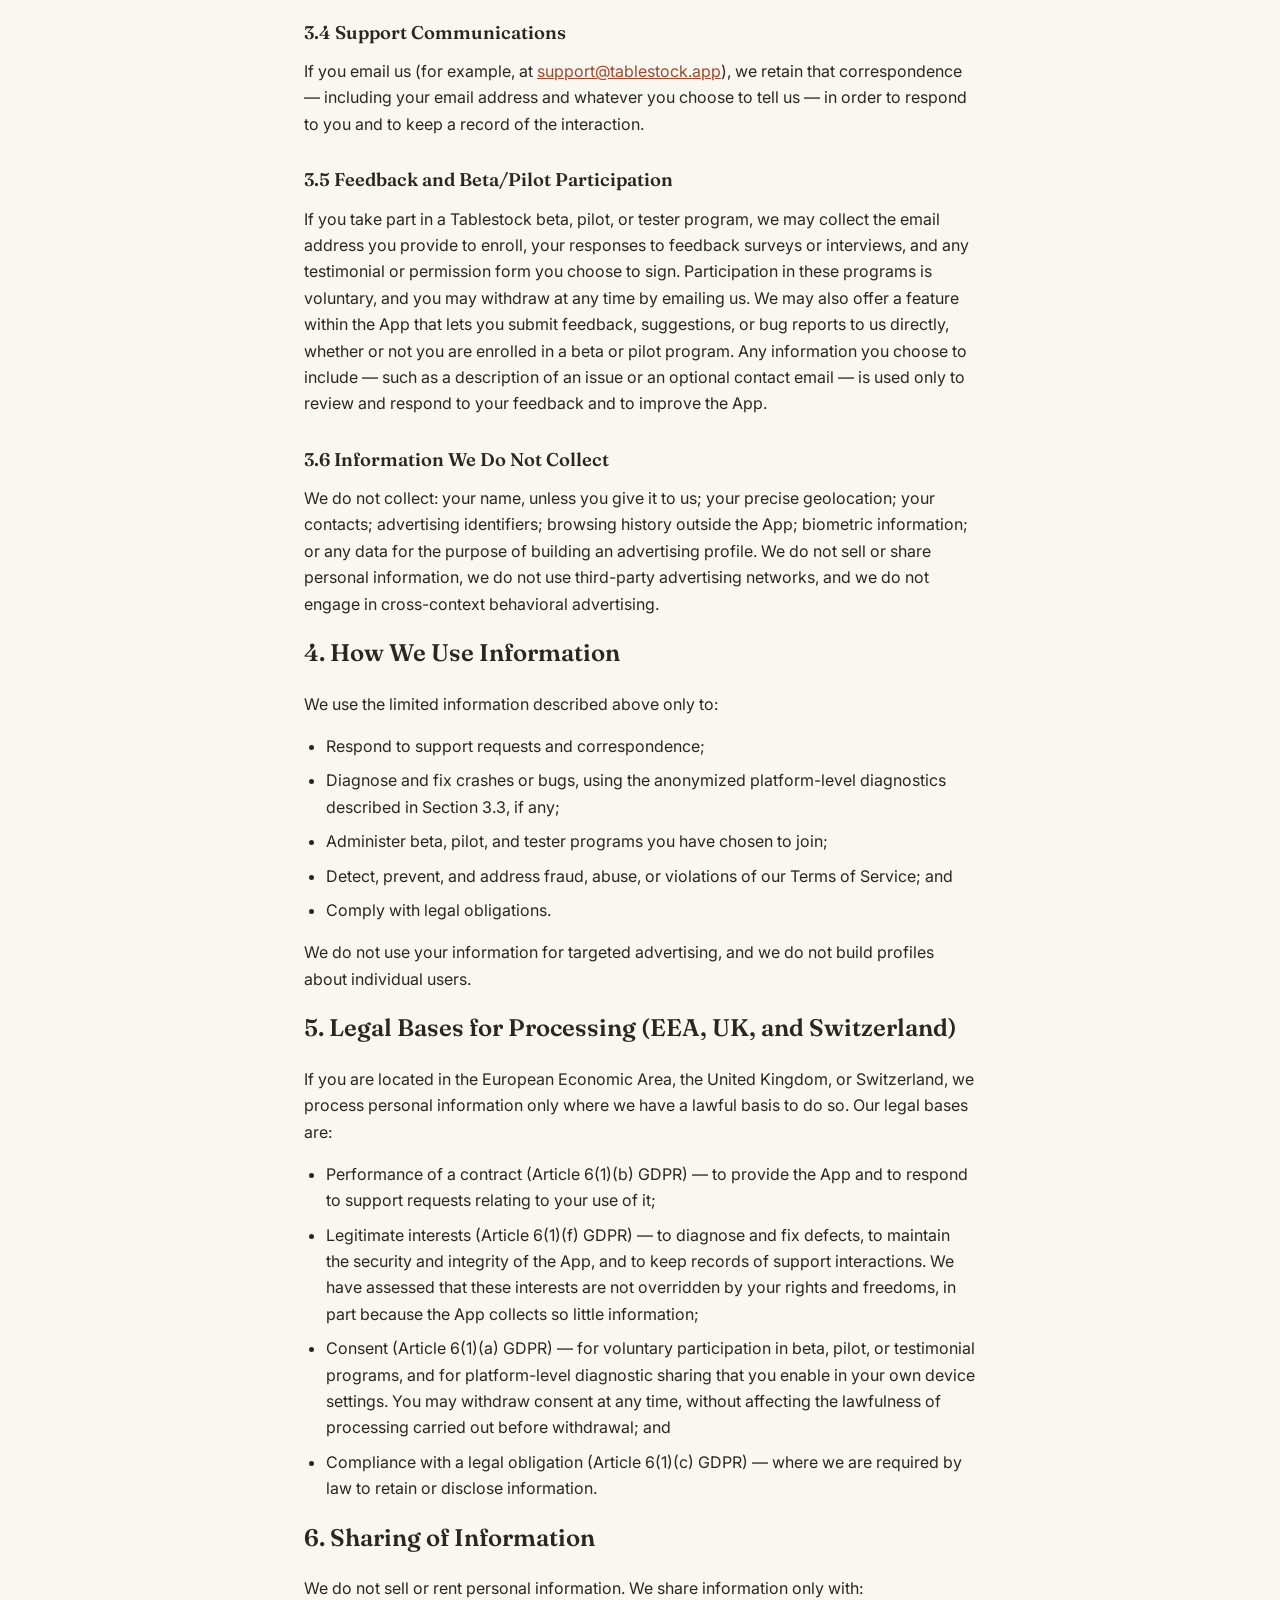
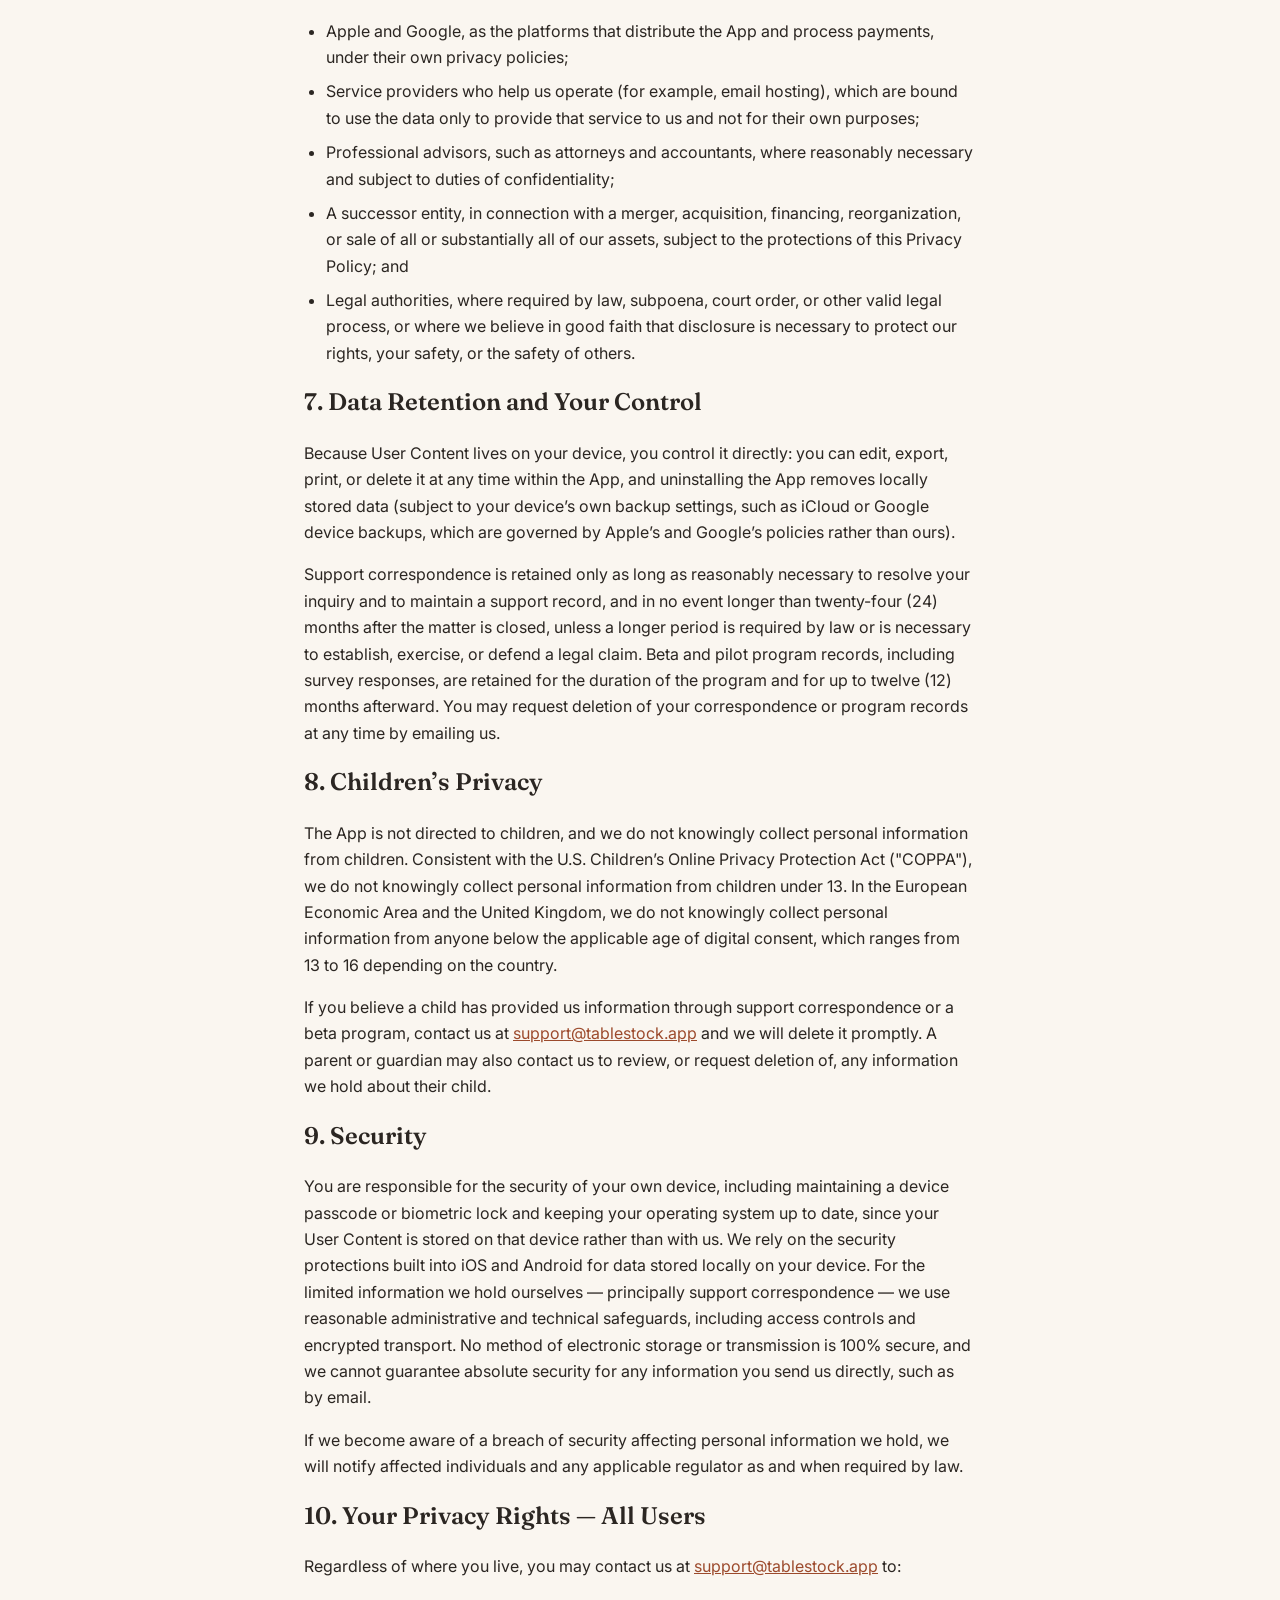
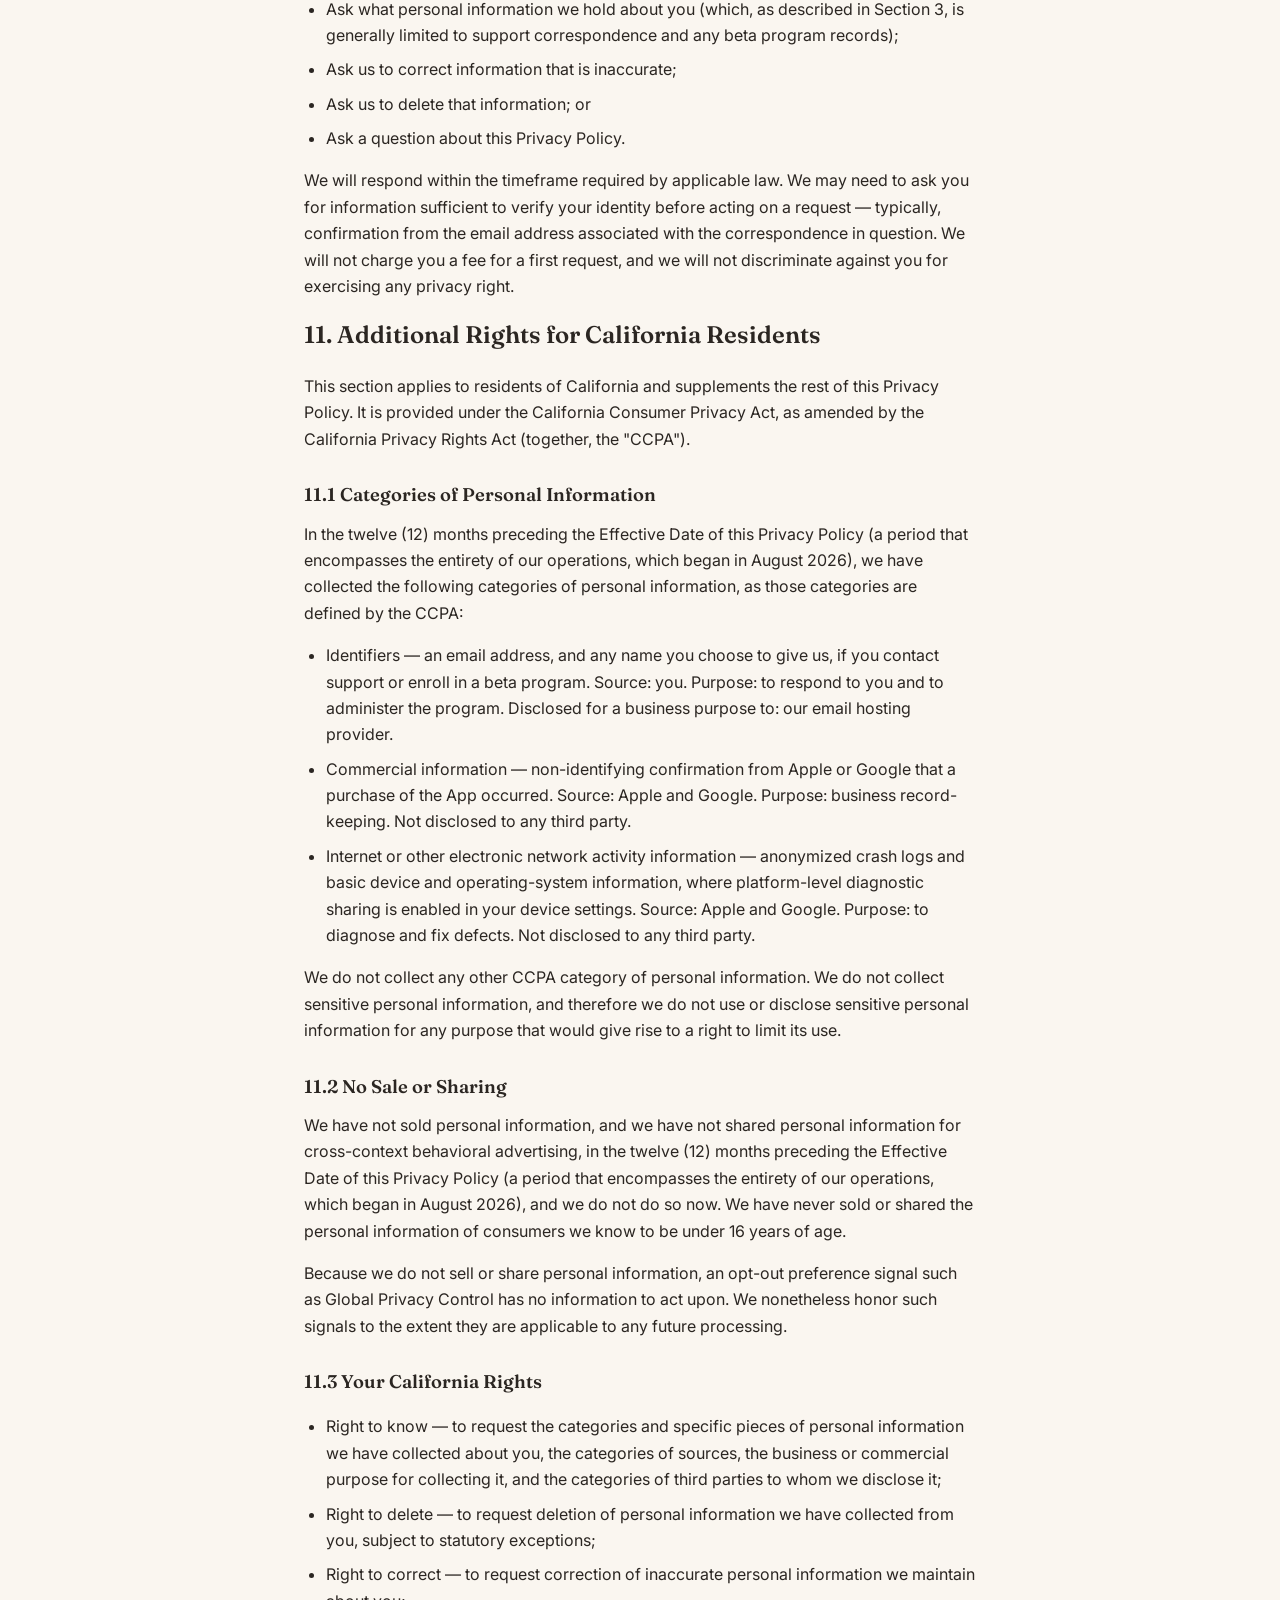
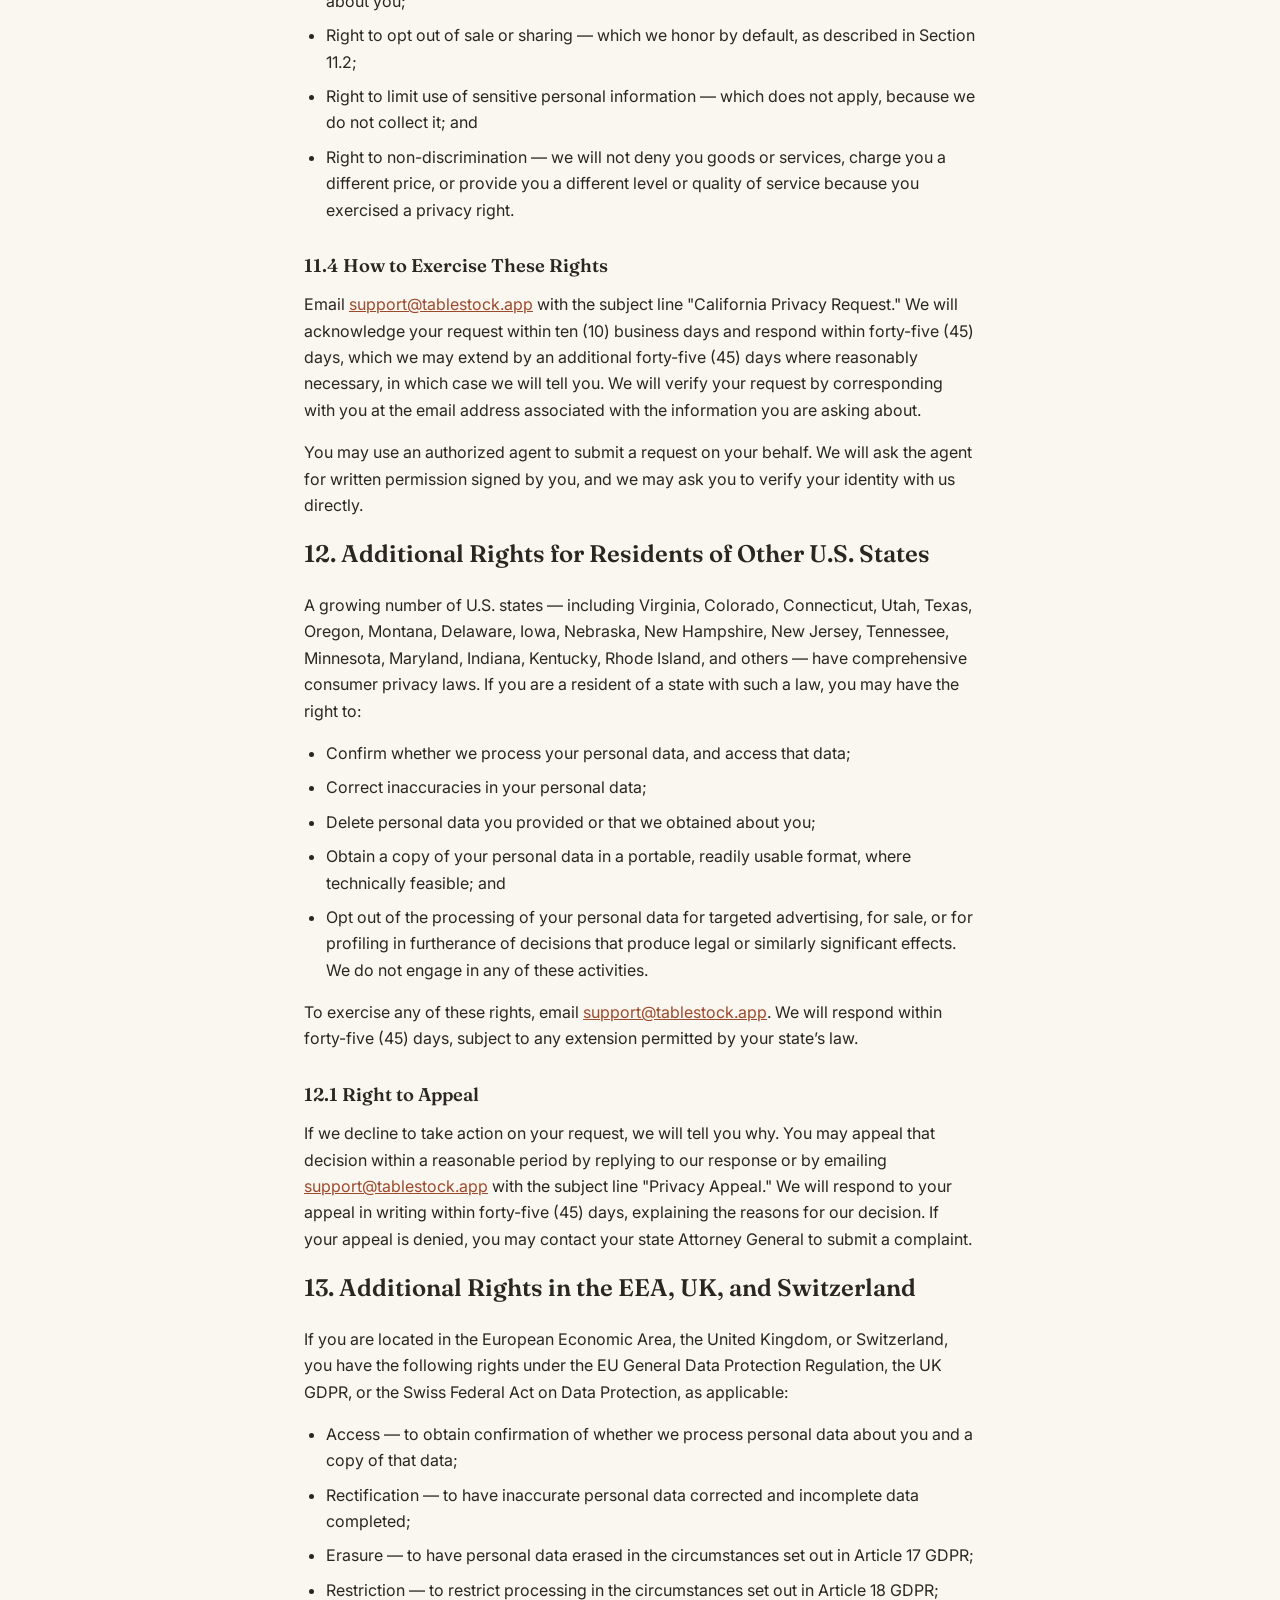
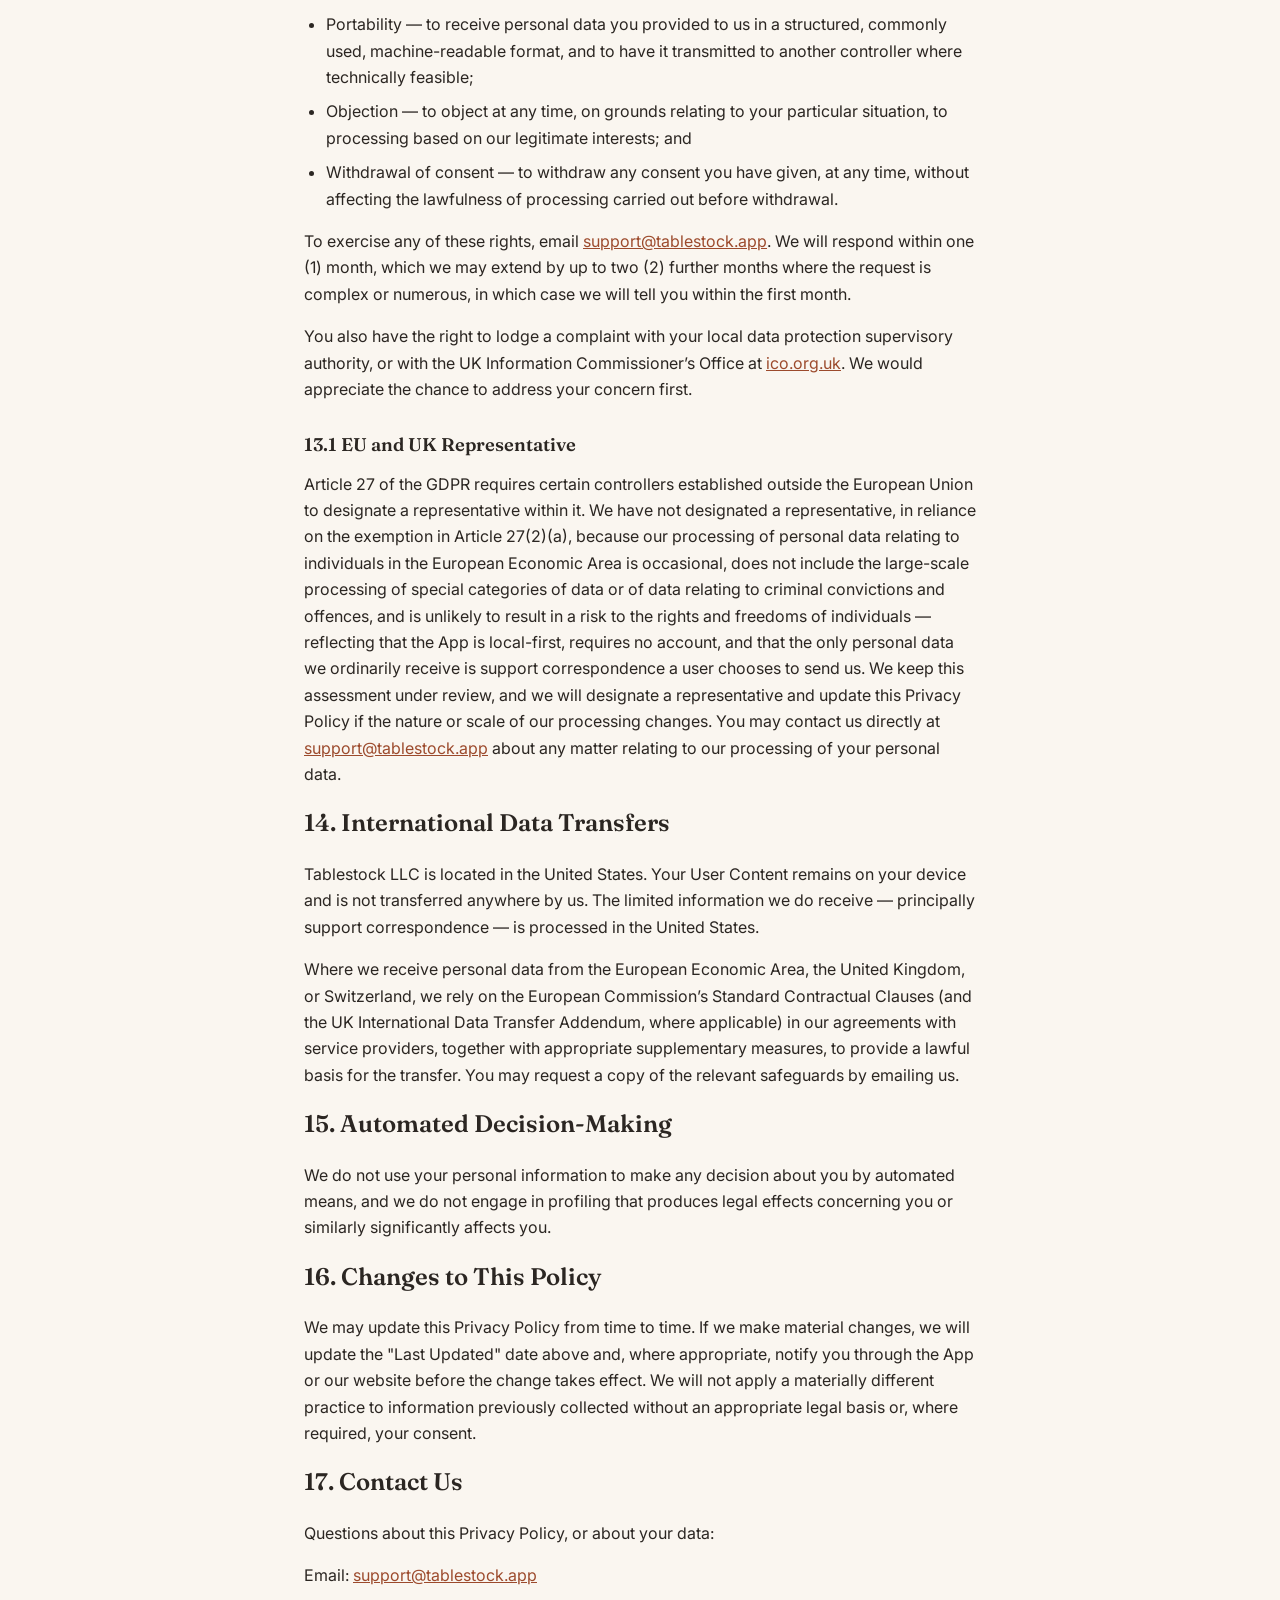
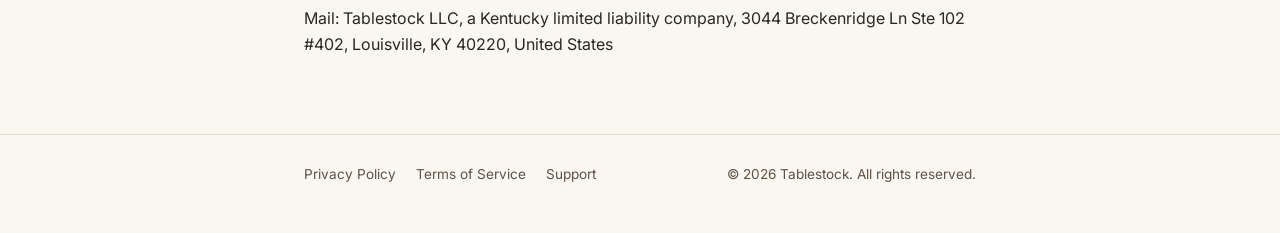
==== commit c87739cf: "Sync privacy.html and terms.html to REV2 governing documents Full-text replacement of both pages to " ====
--- a/privacy.html
+++ b/privacy.html
@@ -10,9 +10,7 @@
 <link rel="stylesheet" href="style.css">
 </head>
 <body>
-<!-- DRAFT: entity name filled in (Tablestock LLC, a Kentucky limited liability
-     company, filed 8/17/2026). Still pending a pass from Patrick before this
-     page goes live. -->
+<!-- Synced 2026-09-03 to Tablestock_Privacy_Policy_REV2_2026-08-27.docx (Current). Full text mirrored; no condensation. -->
 
 <header class="site">
   <div class="wrap">
@@ -28,60 +26,137 @@
 <main>
   <div class="wrap">
     <h1 style="font-size:2rem;">Privacy Policy</h1>
-    <p class="updated">Last updated: [insert date on publication]</p>
-
-    <div class="legal-note">Draft — entity details filled in; pending attorney review before publication.</div>
+    <p class="updated">Effective Date: August 21, 2026 &middot; Last Updated: August 21, 2026</p>
 
     <h2>1. Who We Are</h2>
-    <p>Tablestock ("Tablestock," "we," "us," or "our") is the publisher of the Tablestock mobile application (the "App"), operated by <strong>Tablestock LLC, a Kentucky limited liability company</strong>.</p>
-    <p>Mailing address: <strong>3044 Breckenridge Ln Ste 102 #402, Louisville, KY 40220, United States</strong><br>
-    Contact: <a href="mailto:support@tablestock.app">support@tablestock.app</a></p>
-    <p>This Privacy Policy explains what information the App collects, how it's used, and what choices you have. It applies to the Tablestock App on iOS and Android and to any related support communications.</p>
-
+    <p>Tablestock ("Tablestock," "we," "us," or "our") is the publisher of the Tablestock mobile application (the "App"). The App is operated by Tablestock LLC, a Kentucky limited liability company, which is the controller of the personal information described in this Privacy Policy.</p>
+    <p>Mailing address: 3044 Breckenridge Ln Ste 102 #402, Louisville, KY 40220, United States</p>
+    <p>Contact: <a href="mailto:support@tablestock.app">support@tablestock.app</a></p>
+    <p>This Privacy Policy explains what information the App collects, how it is used, and what choices you have. It applies to the Tablestock App on iOS and Android and to any related support communications. It does not apply to the practices of Apple, Google, or any other third party whose services you use to obtain or run the App.</p>
     <h2>2. Summary</h2>
-    <p>Tablestock is built to be local-first. In its current version, the App does not require you to create an account, does not sync your data to our servers, and does not know who you are unless you contact us directly. Most of what you enter into the App — recipes, notes, photos, versions — stays on your device.</p>
-
+    <p>Tablestock is built to be local-first. In its current version, the App does not require you to create an account, does not sync your data to our servers, and does not know who you are unless you contact us directly (for example, by emailing support). Most of what you enter into the App — recipes, notes, photos, versions — stays on your device.</p>
     <h2>3. Information We Collect</h2>
     <h3>3.1 Content You Create</h3>
     <p>Recipes, recipe notes, versions, photos, tags, and any other content you enter into the App ("User Content") is stored locally on your device. We do not receive, transmit, or store copies of your User Content on any server we control.</p>
-
     <h3>3.2 Purchase Information</h3>
-    <p>The App is offered as a one-time paid purchase through the Apple App Store and/or Google Play. All payment processing is handled entirely by Apple and Google under their own respective privacy policies and terms. Tablestock does not receive, process, or store your payment card number, billing address, or other payment credentials.</p>
-
+    <p>The App is offered as a one-time paid purchase through the Apple App Store and/or Google Play. All payment processing is handled entirely by Apple and Google under their own respective privacy policies and terms. Tablestock does not receive, process, or store your payment card number, billing address, or other payment credentials. We may receive limited, non-identifying transaction confirmation data (for example, that a purchase occurred) from Apple’s and Google’s developer reporting tools.</p>
     <h3>3.3 Diagnostic and Crash Data</h3>
     <p>The App does not include any third-party analytics or crash-reporting software, and we do not track how you use the App.</p>
-    <p>If the App crashes, Apple's and/or Google's own built-in, platform-level diagnostics (Xcode/App Store Connect crash reports and MetricKit on iOS; Android vitals on Google Play) may automatically collect an anonymized crash log and basic device/OS information, and make it available to us — but only if you've enabled diagnostic sharing in your device's own settings, or, for beta testers using TestFlight, as part of TestFlight's standard beta-testing data sharing. We do not operate or control this reporting ourselves; it is provided directly by Apple and Google as part of their developer platforms, and it never includes your recipes, notes, photos, or other User Content. We use this information only to identify and fix bugs.</p>
-
+    <p>If the App crashes, Apple’s and/or Google’s own built-in, platform-level diagnostics (Xcode and App Store Connect crash reports and MetricKit on iOS; Android vitals on Google Play) may automatically collect an anonymized crash log and basic device and operating-system information and make it available to us — but only if you have enabled diagnostic sharing in your device’s own settings, or, for beta testers using TestFlight, as part of TestFlight’s standard beta-testing data sharing. We do not operate or control this reporting ourselves; it is provided directly by Apple and Google as part of their developer platforms, and it never includes your recipes, notes, photos, or other User Content. We use this information only to identify and fix bugs.</p>
     <h3>3.4 Support Communications</h3>
-    <p>If you email us, we retain that correspondence — including your email address and whatever you choose to tell us — in order to respond to you and keep a record of the interaction.</p>
-
-    <h3>3.5 Information We Do Not Collect</h3>
-    <p>We do not collect: your name, unless you give it to us; your precise location; your contacts; advertising identifiers; browsing history outside the App; or any data for the purpose of building an advertising profile. We do not sell personal information, and we do not use third-party advertising networks.</p>
-
+    <p>If you email us (for example, at <a href="mailto:support@tablestock.app">support@tablestock.app</a>), we retain that correspondence — including your email address and whatever you choose to tell us — in order to respond to you and to keep a record of the interaction.</p>
+    <h3>3.5 Feedback and Beta/Pilot Participation</h3>
+    <p>If you take part in a Tablestock beta, pilot, or tester program, we may collect the email address you provide to enroll, your responses to feedback surveys or interviews, and any testimonial or permission form you choose to sign. Participation in these programs is voluntary, and you may withdraw at any time by emailing us. We may also offer a feature within the App that lets you submit feedback, suggestions, or bug reports to us directly, whether or not you are enrolled in a beta or pilot program. Any information you choose to include — such as a description of an issue or an optional contact email — is used only to review and respond to your feedback and to improve the App.</p>
+    <h3>3.6 Information We Do Not Collect</h3>
+    <p>We do not collect: your name, unless you give it to us; your precise geolocation; your contacts; advertising identifiers; browsing history outside the App; biometric information; or any data for the purpose of building an advertising profile. We do not sell or share personal information, we do not use third-party advertising networks, and we do not engage in cross-context behavioral advertising.</p>
     <h2>4. How We Use Information</h2>
-    <p>We use the limited information described above only to respond to support requests and correspondence, diagnose and fix crashes or bugs using the anonymized platform-level diagnostics described in §3.3 (if any), and comply with legal obligations.</p>
-
-    <h2>5. Sharing of Information</h2>
-    <p>We do not sell or rent personal information. We share information only with Apple and Google (as distribution/payment platforms), service providers who help us operate (if any), and legal authorities if required by law.</p>
-
-    <h2>6. Data Retention and Your Control</h2>
-    <p>Because User Content lives on your device, you control it directly: you can edit, export, print, or delete it at any time within the App, and uninstalling the App removes locally stored data. Support correspondence is retained only as long as reasonably necessary, and you may request its deletion by emailing us.</p>
-
-    <h2>7. Children's Privacy</h2>
-    <p>The App is not directed to children under 13, and we do not knowingly collect personal information from children.</p>
-
-    <h2>8. Your Privacy Rights</h2>
-    <p>Depending on where you live, you may have rights to access, correct, delete, or restrict the use of personal information we hold about you. To exercise these rights, email <a href="mailto:support@tablestock.app">support@tablestock.app</a>.</p>
-
+    <p>We use the limited information described above only to:</p>
+    <ul>
+    <li>Respond to support requests and correspondence;</li>
+    <li>Diagnose and fix crashes or bugs, using the anonymized platform-level diagnostics described in Section 3.3, if any;</li>
+    <li>Administer beta, pilot, and tester programs you have chosen to join;</li>
+    <li>Detect, prevent, and address fraud, abuse, or violations of our Terms of Service; and</li>
+    <li>Comply with legal obligations.</li>
+    </ul>
+    <p>We do not use your information for targeted advertising, and we do not build profiles about individual users.</p>
+    <h2>5. Legal Bases for Processing (EEA, UK, and Switzerland)</h2>
+    <p>If you are located in the European Economic Area, the United Kingdom, or Switzerland, we process personal information only where we have a lawful basis to do so. Our legal bases are:</p>
+    <ul>
+    <li>Performance of a contract (Article 6(1)(b) GDPR) — to provide the App and to respond to support requests relating to your use of it;</li>
+    <li>Legitimate interests (Article 6(1)(f) GDPR) — to diagnose and fix defects, to maintain the security and integrity of the App, and to keep records of support interactions. We have assessed that these interests are not overridden by your rights and freedoms, in part because the App collects so little information;</li>
+    <li>Consent (Article 6(1)(a) GDPR) — for voluntary participation in beta, pilot, or testimonial programs, and for platform-level diagnostic sharing that you enable in your own device settings. You may withdraw consent at any time, without affecting the lawfulness of processing carried out before withdrawal; and</li>
+    <li>Compliance with a legal obligation (Article 6(1)(c) GDPR) — where we are required by law to retain or disclose information.</li>
+    </ul>
+    <h2>6. Sharing of Information</h2>
+    <p>We do not sell or rent personal information. We share information only with:</p>
+    <ul>
+    <li>Apple and Google, as the platforms that distribute the App and process payments, under their own privacy policies;</li>
+    <li>Service providers who help us operate (for example, email hosting), which are bound to use the data only to provide that service to us and not for their own purposes;</li>
+    <li>Professional advisors, such as attorneys and accountants, where reasonably necessary and subject to duties of confidentiality;</li>
+    <li>A successor entity, in connection with a merger, acquisition, financing, reorganization, or sale of all or substantially all of our assets, subject to the protections of this Privacy Policy; and</li>
+    <li>Legal authorities, where required by law, subpoena, court order, or other valid legal process, or where we believe in good faith that disclosure is necessary to protect our rights, your safety, or the safety of others.</li>
+    </ul>
+    <h2>7. Data Retention and Your Control</h2>
+    <p>Because User Content lives on your device, you control it directly: you can edit, export, print, or delete it at any time within the App, and uninstalling the App removes locally stored data (subject to your device’s own backup settings, such as iCloud or Google device backups, which are governed by Apple’s and Google’s policies rather than ours).</p>
+    <p>Support correspondence is retained only as long as reasonably necessary to resolve your inquiry and to maintain a support record, and in no event longer than twenty-four (24) months after the matter is closed, unless a longer period is required by law or is necessary to establish, exercise, or defend a legal claim. Beta and pilot program records, including survey responses, are retained for the duration of the program and for up to twelve (12) months afterward. You may request deletion of your correspondence or program records at any time by emailing us.</p>
+    <h2>8. Children’s Privacy</h2>
+    <p>The App is not directed to children, and we do not knowingly collect personal information from children. Consistent with the U.S. Children’s Online Privacy Protection Act ("COPPA"), we do not knowingly collect personal information from children under 13. In the European Economic Area and the United Kingdom, we do not knowingly collect personal information from anyone below the applicable age of digital consent, which ranges from 13 to 16 depending on the country.</p>
+    <p>If you believe a child has provided us information through support correspondence or a beta program, contact us at <a href="mailto:support@tablestock.app">support@tablestock.app</a> and we will delete it promptly. A parent or guardian may also contact us to review, or request deletion of, any information we hold about their child.</p>
     <h2>9. Security</h2>
-    <p>We rely on the security protections built into iOS and Android for data stored locally on your device. No method of electronic storage is 100% secure.</p>
-
-    <h2>10. Changes to This Policy</h2>
-    <p>We may update this Privacy Policy from time to time. Material changes will be reflected in the "Last updated" date above.</p>
-
-    <h2>11. Contact Us</h2>
-    <p>Email: <a href="mailto:support@tablestock.app">support@tablestock.app</a><br>
-    Mail: Tablestock LLC, a Kentucky limited liability company / 3044 Breckenridge Ln Ste 102 #402, Louisville, KY 40220, United States</p>
+    <p>You are responsible for the security of your own device, including maintaining a device passcode or biometric lock and keeping your operating system up to date, since your User Content is stored on that device rather than with us. We rely on the security protections built into iOS and Android for data stored locally on your device. For the limited information we hold ourselves — principally support correspondence — we use reasonable administrative and technical safeguards, including access controls and encrypted transport. No method of electronic storage or transmission is 100% secure, and we cannot guarantee absolute security for any information you send us directly, such as by email.</p>
+    <p>If we become aware of a breach of security affecting personal information we hold, we will notify affected individuals and any applicable regulator as and when required by law.</p>
+    <h2>10. Your Privacy Rights — All Users</h2>
+    <p>Regardless of where you live, you may contact us at <a href="mailto:support@tablestock.app">support@tablestock.app</a> to:</p>
+    <ul>
+    <li>Ask what personal information we hold about you (which, as described in Section 3, is generally limited to support correspondence and any beta program records);</li>
+    <li>Ask us to correct information that is inaccurate;</li>
+    <li>Ask us to delete that information; or</li>
+    <li>Ask a question about this Privacy Policy.</li>
+    </ul>
+    <p>We will respond within the timeframe required by applicable law. We may need to ask you for information sufficient to verify your identity before acting on a request — typically, confirmation from the email address associated with the correspondence in question. We will not charge you a fee for a first request, and we will not discriminate against you for exercising any privacy right.</p>
+    <h2>11. Additional Rights for California Residents</h2>
+    <p>This section applies to residents of California and supplements the rest of this Privacy Policy. It is provided under the California Consumer Privacy Act, as amended by the California Privacy Rights Act (together, the "CCPA").</p>
+    <h3>11.1 Categories of Personal Information</h3>
+    <p>In the twelve (12) months preceding the Effective Date of this Privacy Policy (a period that encompasses the entirety of our operations, which began in August 2026), we have collected the following categories of personal information, as those categories are defined by the CCPA:</p>
+    <ul>
+    <li>Identifiers — an email address, and any name you choose to give us, if you contact support or enroll in a beta program. Source: you. Purpose: to respond to you and to administer the program. Disclosed for a business purpose to: our email hosting provider.</li>
+    <li>Commercial information — non-identifying confirmation from Apple or Google that a purchase of the App occurred. Source: Apple and Google. Purpose: business record-keeping. Not disclosed to any third party.</li>
+    <li>Internet or other electronic network activity information — anonymized crash logs and basic device and operating-system information, where platform-level diagnostic sharing is enabled in your device settings. Source: Apple and Google. Purpose: to diagnose and fix defects. Not disclosed to any third party.</li>
+    </ul>
+    <p>We do not collect any other CCPA category of personal information. We do not collect sensitive personal information, and therefore we do not use or disclose sensitive personal information for any purpose that would give rise to a right to limit its use.</p>
+    <h3>11.2 No Sale or Sharing</h3>
+    <p>We have not sold personal information, and we have not shared personal information for cross-context behavioral advertising, in the twelve (12) months preceding the Effective Date of this Privacy Policy (a period that encompasses the entirety of our operations, which began in August 2026), and we do not do so now. We have never sold or shared the personal information of consumers we know to be under 16 years of age.</p>
+    <p>Because we do not sell or share personal information, an opt-out preference signal such as Global Privacy Control has no information to act upon. We nonetheless honor such signals to the extent they are applicable to any future processing.</p>
+    <h3>11.3 Your California Rights</h3>
+    <ul>
+    <li>Right to know — to request the categories and specific pieces of personal information we have collected about you, the categories of sources, the business or commercial purpose for collecting it, and the categories of third parties to whom we disclose it;</li>
+    <li>Right to delete — to request deletion of personal information we have collected from you, subject to statutory exceptions;</li>
+    <li>Right to correct — to request correction of inaccurate personal information we maintain about you;</li>
+    <li>Right to opt out of sale or sharing — which we honor by default, as described in Section 11.2;</li>
+    <li>Right to limit use of sensitive personal information — which does not apply, because we do not collect it; and</li>
+    <li>Right to non-discrimination — we will not deny you goods or services, charge you a different price, or provide you a different level or quality of service because you exercised a privacy right.</li>
+    </ul>
+    <h3>11.4 How to Exercise These Rights</h3>
+    <p>Email <a href="mailto:support@tablestock.app">support@tablestock.app</a> with the subject line "California Privacy Request." We will acknowledge your request within ten (10) business days and respond within forty-five (45) days, which we may extend by an additional forty-five (45) days where reasonably necessary, in which case we will tell you. We will verify your request by corresponding with you at the email address associated with the information you are asking about.</p>
+    <p>You may use an authorized agent to submit a request on your behalf. We will ask the agent for written permission signed by you, and we may ask you to verify your identity with us directly.</p>
+    <h2>12. Additional Rights for Residents of Other U.S. States</h2>
+    <p>A growing number of U.S. states — including Virginia, Colorado, Connecticut, Utah, Texas, Oregon, Montana, Delaware, Iowa, Nebraska, New Hampshire, New Jersey, Tennessee, Minnesota, Maryland, Indiana, Kentucky, Rhode Island, and others — have comprehensive consumer privacy laws. If you are a resident of a state with such a law, you may have the right to:</p>
+    <ul>
+    <li>Confirm whether we process your personal data, and access that data;</li>
+    <li>Correct inaccuracies in your personal data;</li>
+    <li>Delete personal data you provided or that we obtained about you;</li>
+    <li>Obtain a copy of your personal data in a portable, readily usable format, where technically feasible; and</li>
+    <li>Opt out of the processing of your personal data for targeted advertising, for sale, or for profiling in furtherance of decisions that produce legal or similarly significant effects. We do not engage in any of these activities.</li>
+    </ul>
+    <p>To exercise any of these rights, email <a href="mailto:support@tablestock.app">support@tablestock.app</a>. We will respond within forty-five (45) days, subject to any extension permitted by your state’s law.</p>
+    <h3>12.1 Right to Appeal</h3>
+    <p>If we decline to take action on your request, we will tell you why. You may appeal that decision within a reasonable period by replying to our response or by emailing <a href="mailto:support@tablestock.app">support@tablestock.app</a> with the subject line "Privacy Appeal." We will respond to your appeal in writing within forty-five (45) days, explaining the reasons for our decision. If your appeal is denied, you may contact your state Attorney General to submit a complaint.</p>
+    <h2>13. Additional Rights in the EEA, UK, and Switzerland</h2>
+    <p>If you are located in the European Economic Area, the United Kingdom, or Switzerland, you have the following rights under the EU General Data Protection Regulation, the UK GDPR, or the Swiss Federal Act on Data Protection, as applicable:</p>
+    <ul>
+    <li>Access — to obtain confirmation of whether we process personal data about you and a copy of that data;</li>
+    <li>Rectification — to have inaccurate personal data corrected and incomplete data completed;</li>
+    <li>Erasure — to have personal data erased in the circumstances set out in Article 17 GDPR;</li>
+    <li>Restriction — to restrict processing in the circumstances set out in Article 18 GDPR;</li>
+    <li>Portability — to receive personal data you provided to us in a structured, commonly used, machine-readable format, and to have it transmitted to another controller where technically feasible;</li>
+    <li>Objection — to object at any time, on grounds relating to your particular situation, to processing based on our legitimate interests; and</li>
+    <li>Withdrawal of consent — to withdraw any consent you have given, at any time, without affecting the lawfulness of processing carried out before withdrawal.</li>
+    </ul>
+    <p>To exercise any of these rights, email <a href="mailto:support@tablestock.app">support@tablestock.app</a>. We will respond within one (1) month, which we may extend by up to two (2) further months where the request is complex or numerous, in which case we will tell you within the first month.</p>
+    <p>You also have the right to lodge a complaint with your local data protection supervisory authority, or with the UK Information Commissioner’s Office at <a href="https://ico.org.uk">ico.org.uk</a>. We would appreciate the chance to address your concern first.</p>
+    <h3>13.1 EU and UK Representative</h3>
+    <p>Article 27 of the GDPR requires certain controllers established outside the European Union to designate a representative within it. We have not designated a representative, in reliance on the exemption in Article 27(2)(a), because our processing of personal data relating to individuals in the European Economic Area is occasional, does not include the large-scale processing of special categories of data or of data relating to criminal convictions and offences, and is unlikely to result in a risk to the rights and freedoms of individuals — reflecting that the App is local-first, requires no account, and that the only personal data we ordinarily receive is support correspondence a user chooses to send us. We keep this assessment under review, and we will designate a representative and update this Privacy Policy if the nature or scale of our processing changes. You may contact us directly at <a href="mailto:support@tablestock.app">support@tablestock.app</a> about any matter relating to our processing of your personal data.</p>
+    <h2>14. International Data Transfers</h2>
+    <p>Tablestock LLC is located in the United States. Your User Content remains on your device and is not transferred anywhere by us. The limited information we do receive — principally support correspondence — is processed in the United States.</p>
+    <p>Where we receive personal data from the European Economic Area, the United Kingdom, or Switzerland, we rely on the European Commission’s Standard Contractual Clauses (and the UK International Data Transfer Addendum, where applicable) in our agreements with service providers, together with appropriate supplementary measures, to provide a lawful basis for the transfer. You may request a copy of the relevant safeguards by emailing us.</p>
+    <h2>15. Automated Decision-Making</h2>
+    <p>We do not use your personal information to make any decision about you by automated means, and we do not engage in profiling that produces legal effects concerning you or similarly significantly affects you.</p>
+    <h2>16. Changes to This Policy</h2>
+    <p>We may update this Privacy Policy from time to time. If we make material changes, we will update the "Last Updated" date above and, where appropriate, notify you through the App or our website before the change takes effect. We will not apply a materially different practice to information previously collected without an appropriate legal basis or, where required, your consent.</p>
+    <h2>17. Contact Us</h2>
+    <p>Questions about this Privacy Policy, or about your data:</p>
+    <p>Email: <a href="mailto:support@tablestock.app">support@tablestock.app</a></p>
+    <p>Mail: Tablestock LLC, a Kentucky limited liability company, 3044 Breckenridge Ln Ste 102 #402, Louisville, KY 40220, United States</p>
   </div>
 </main>
 
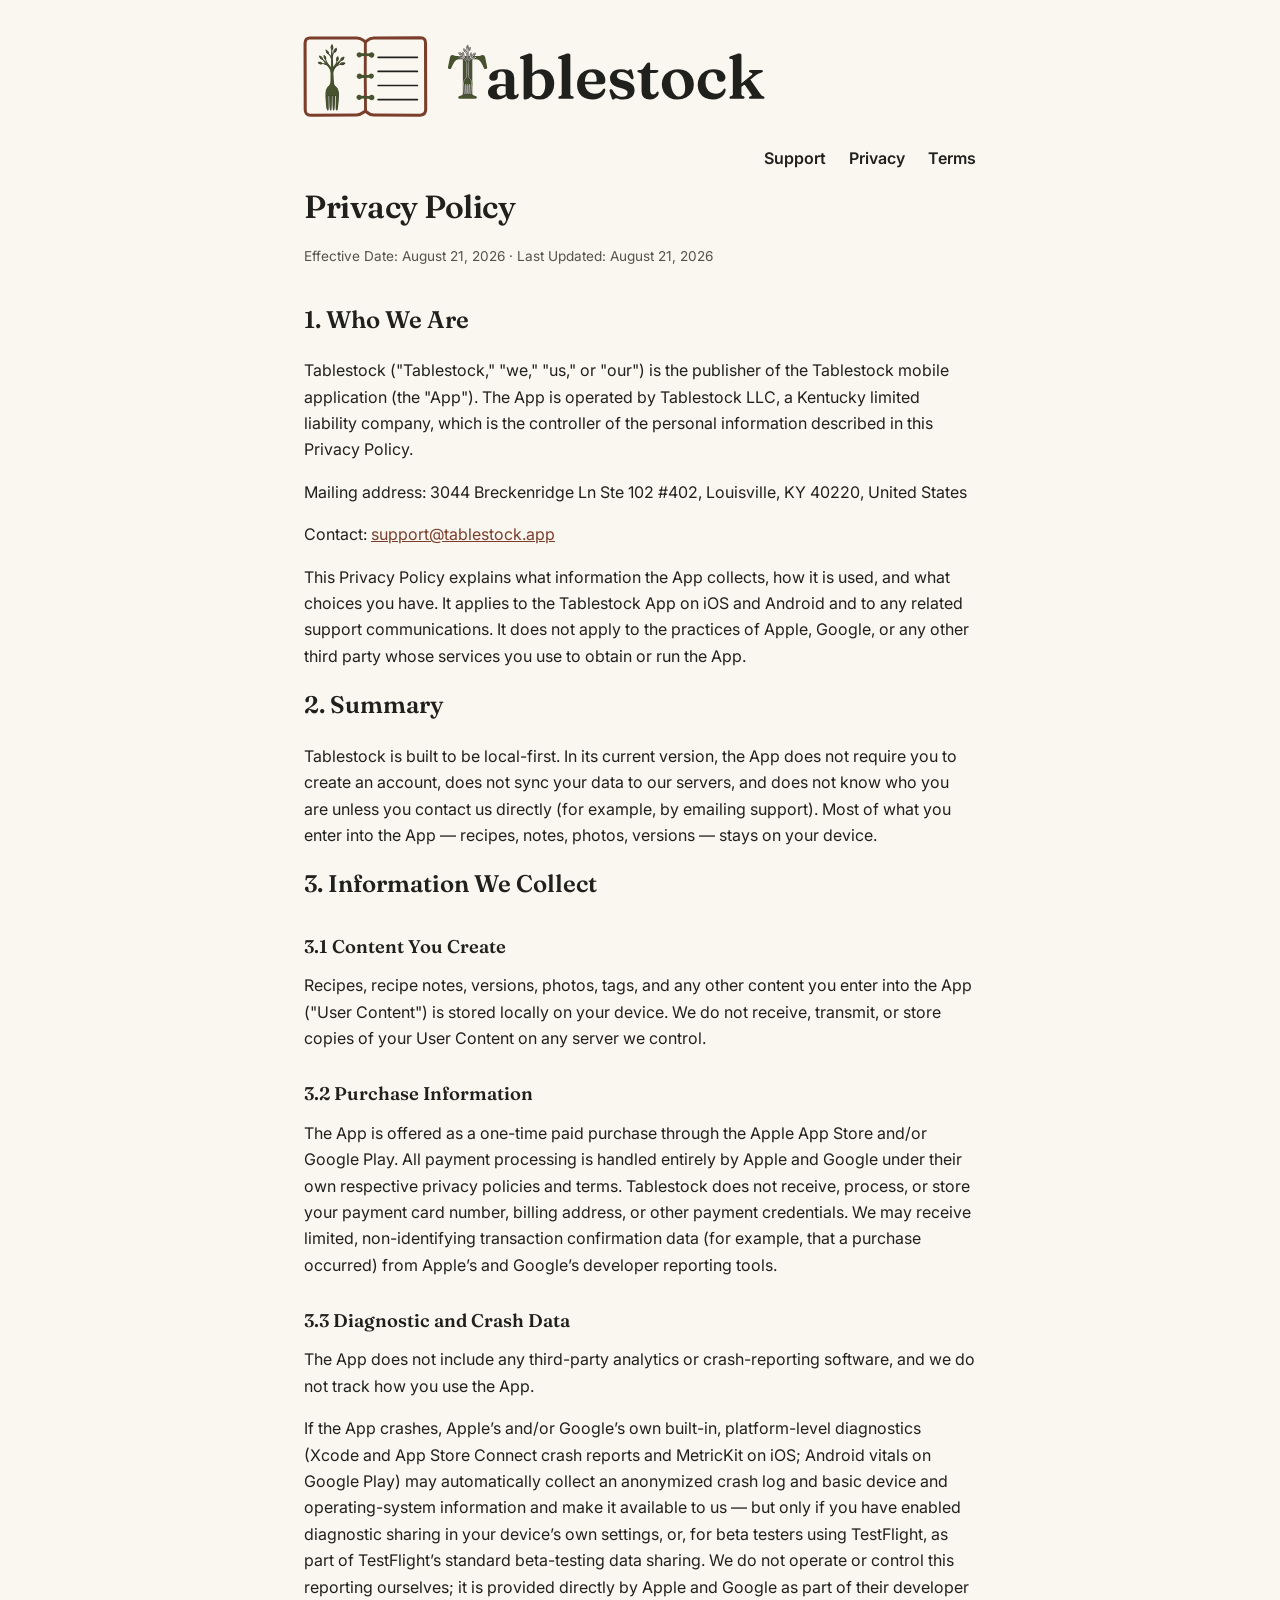
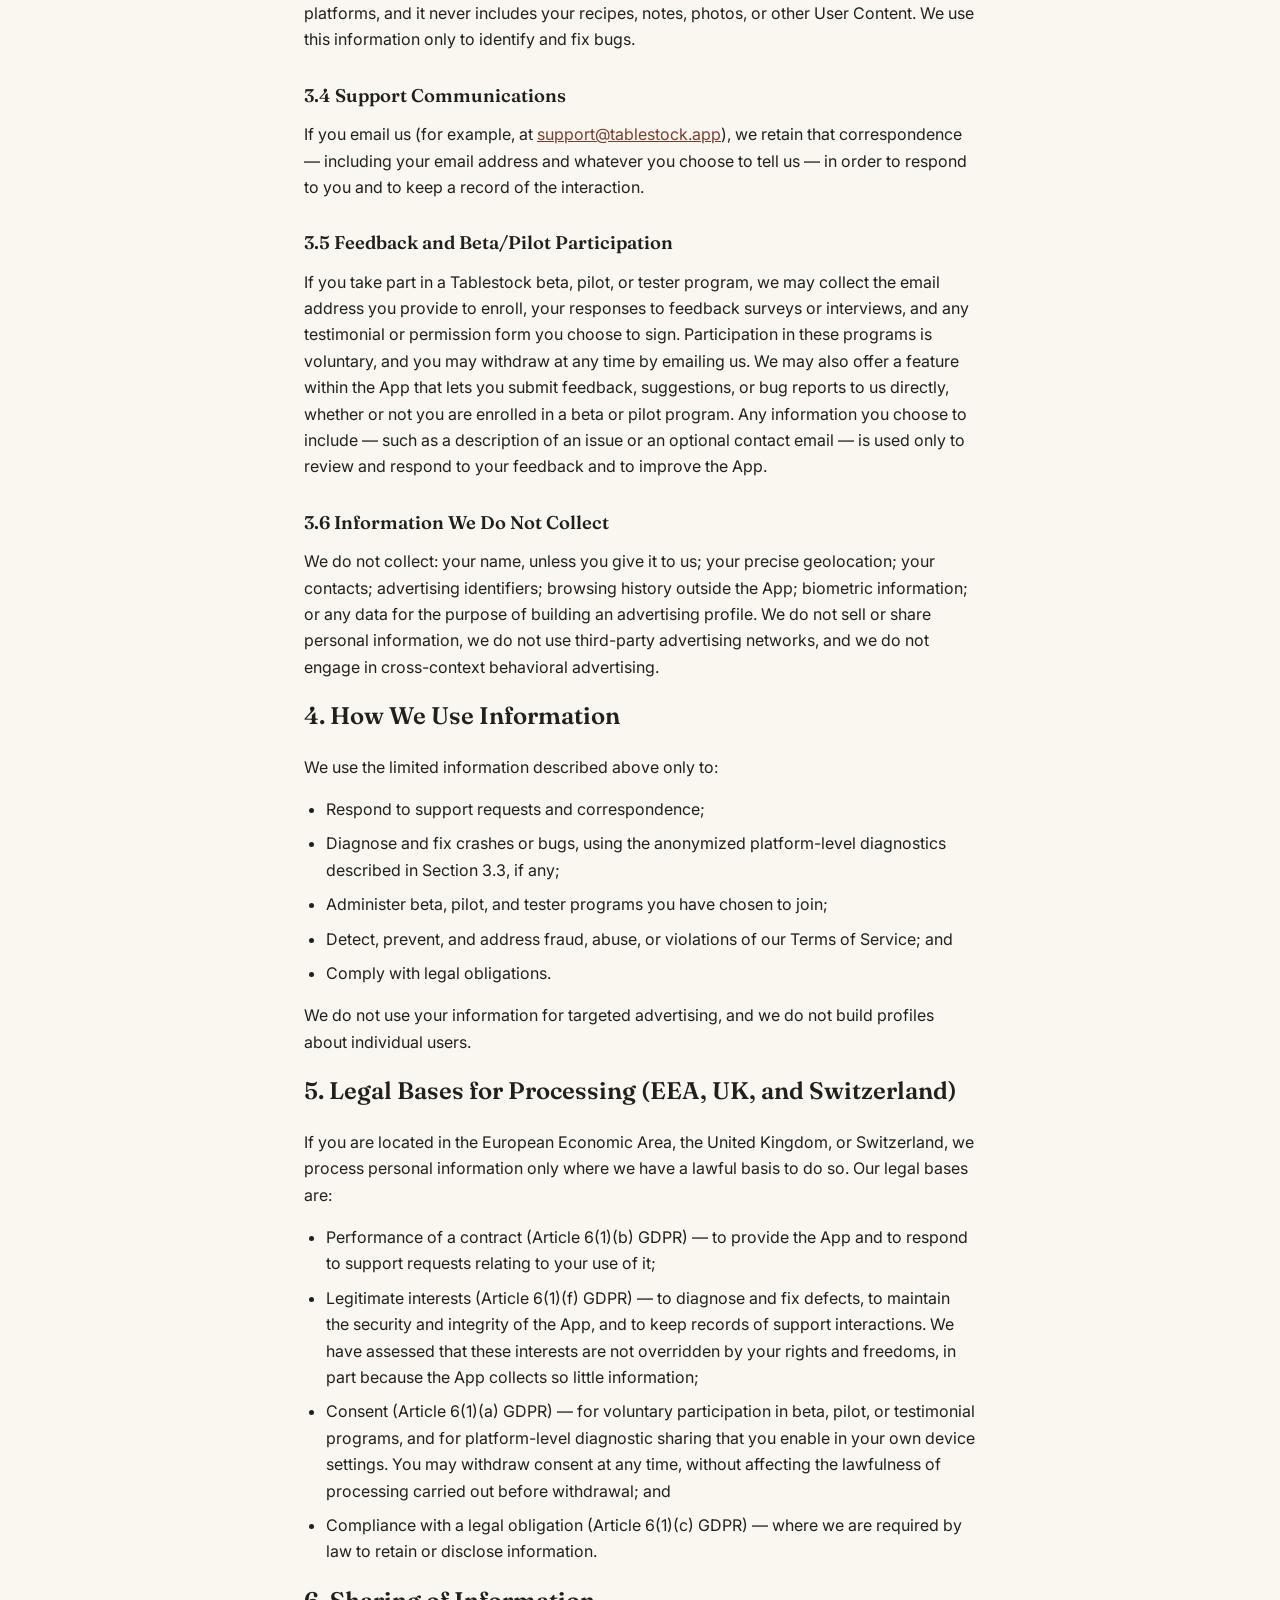
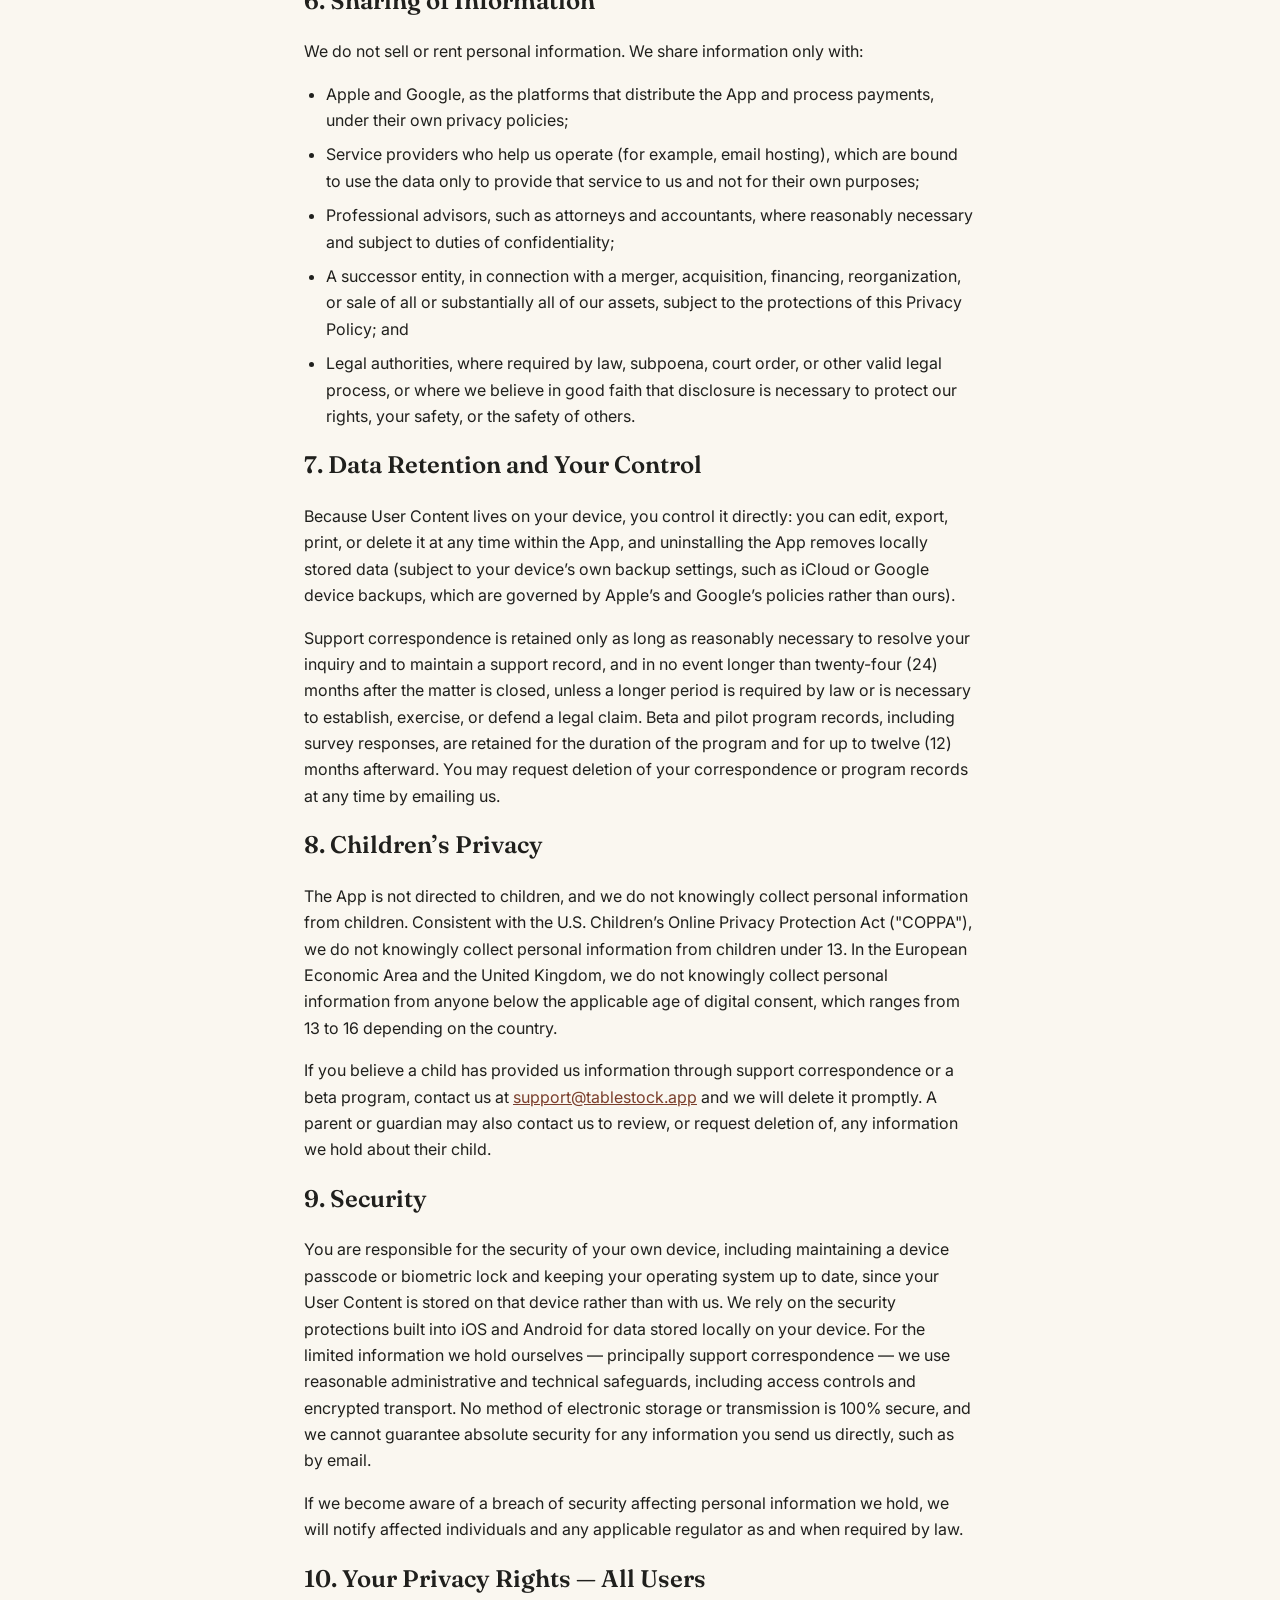
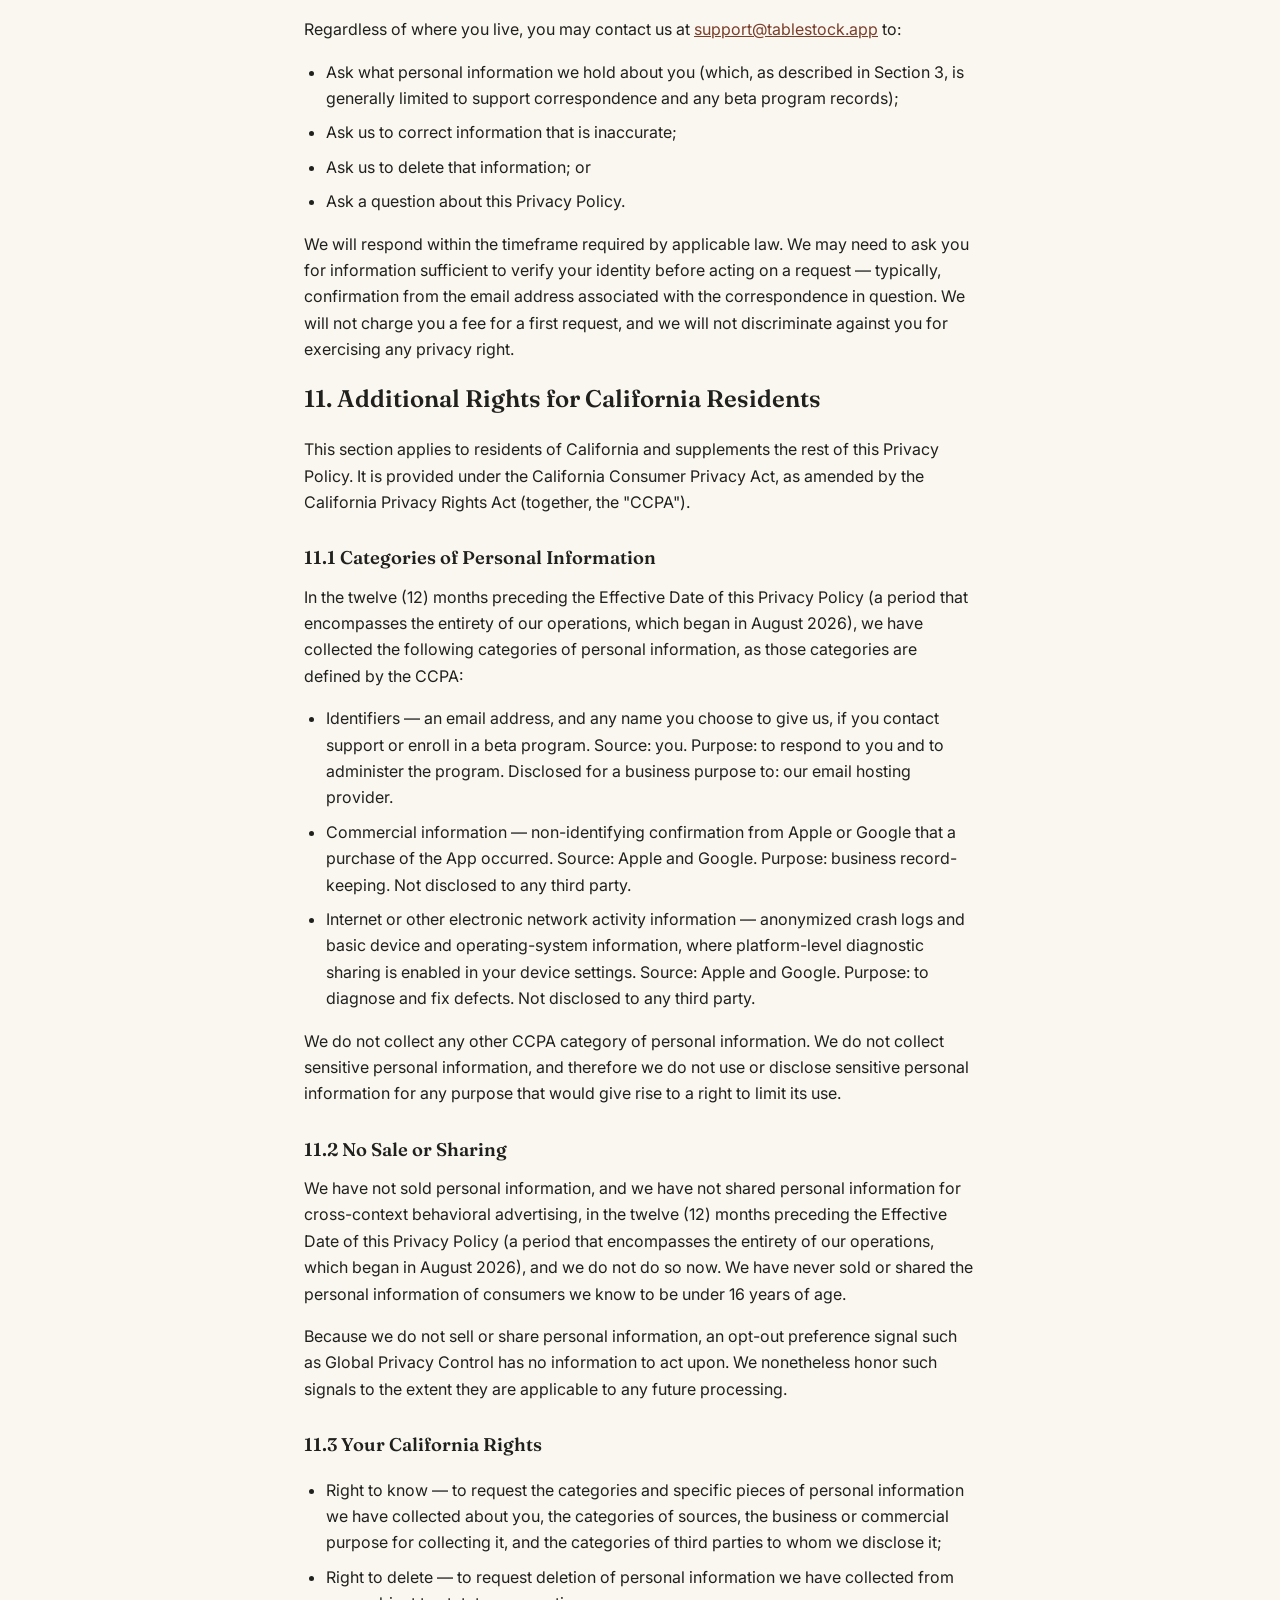
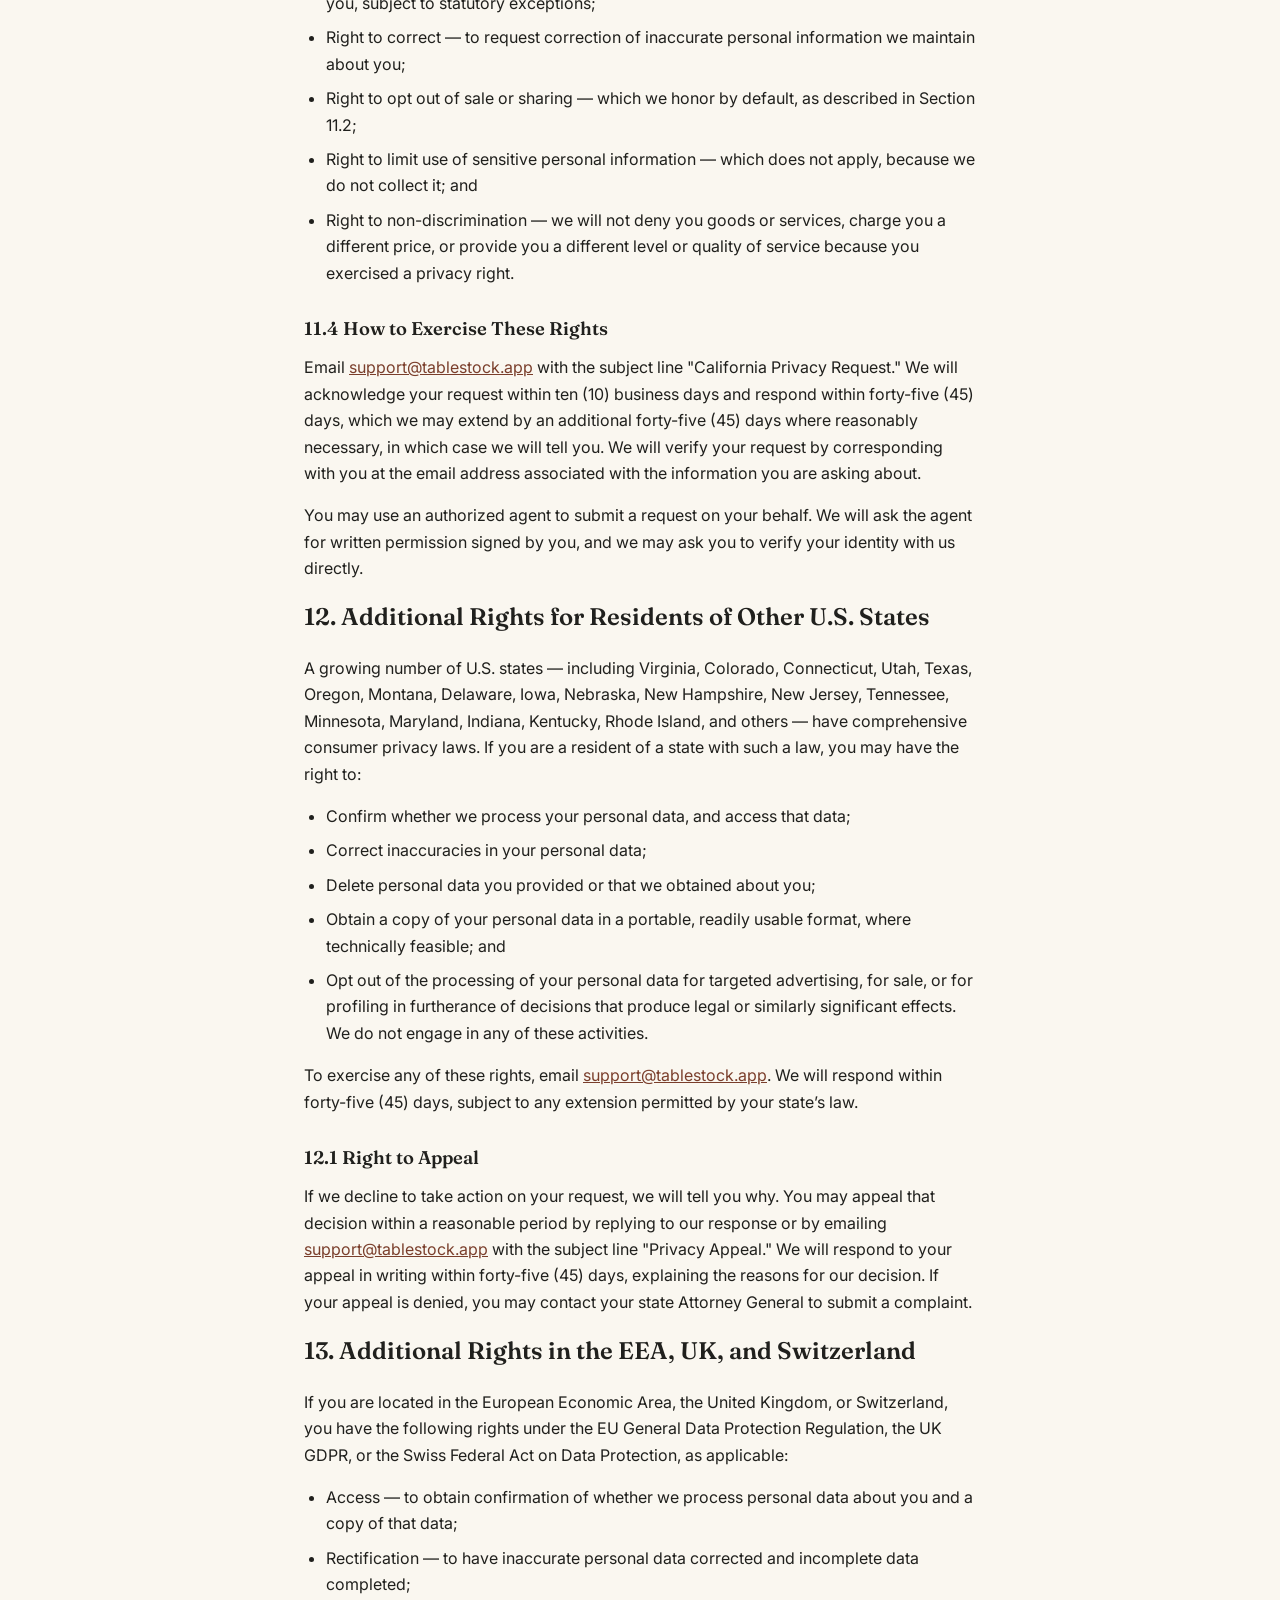
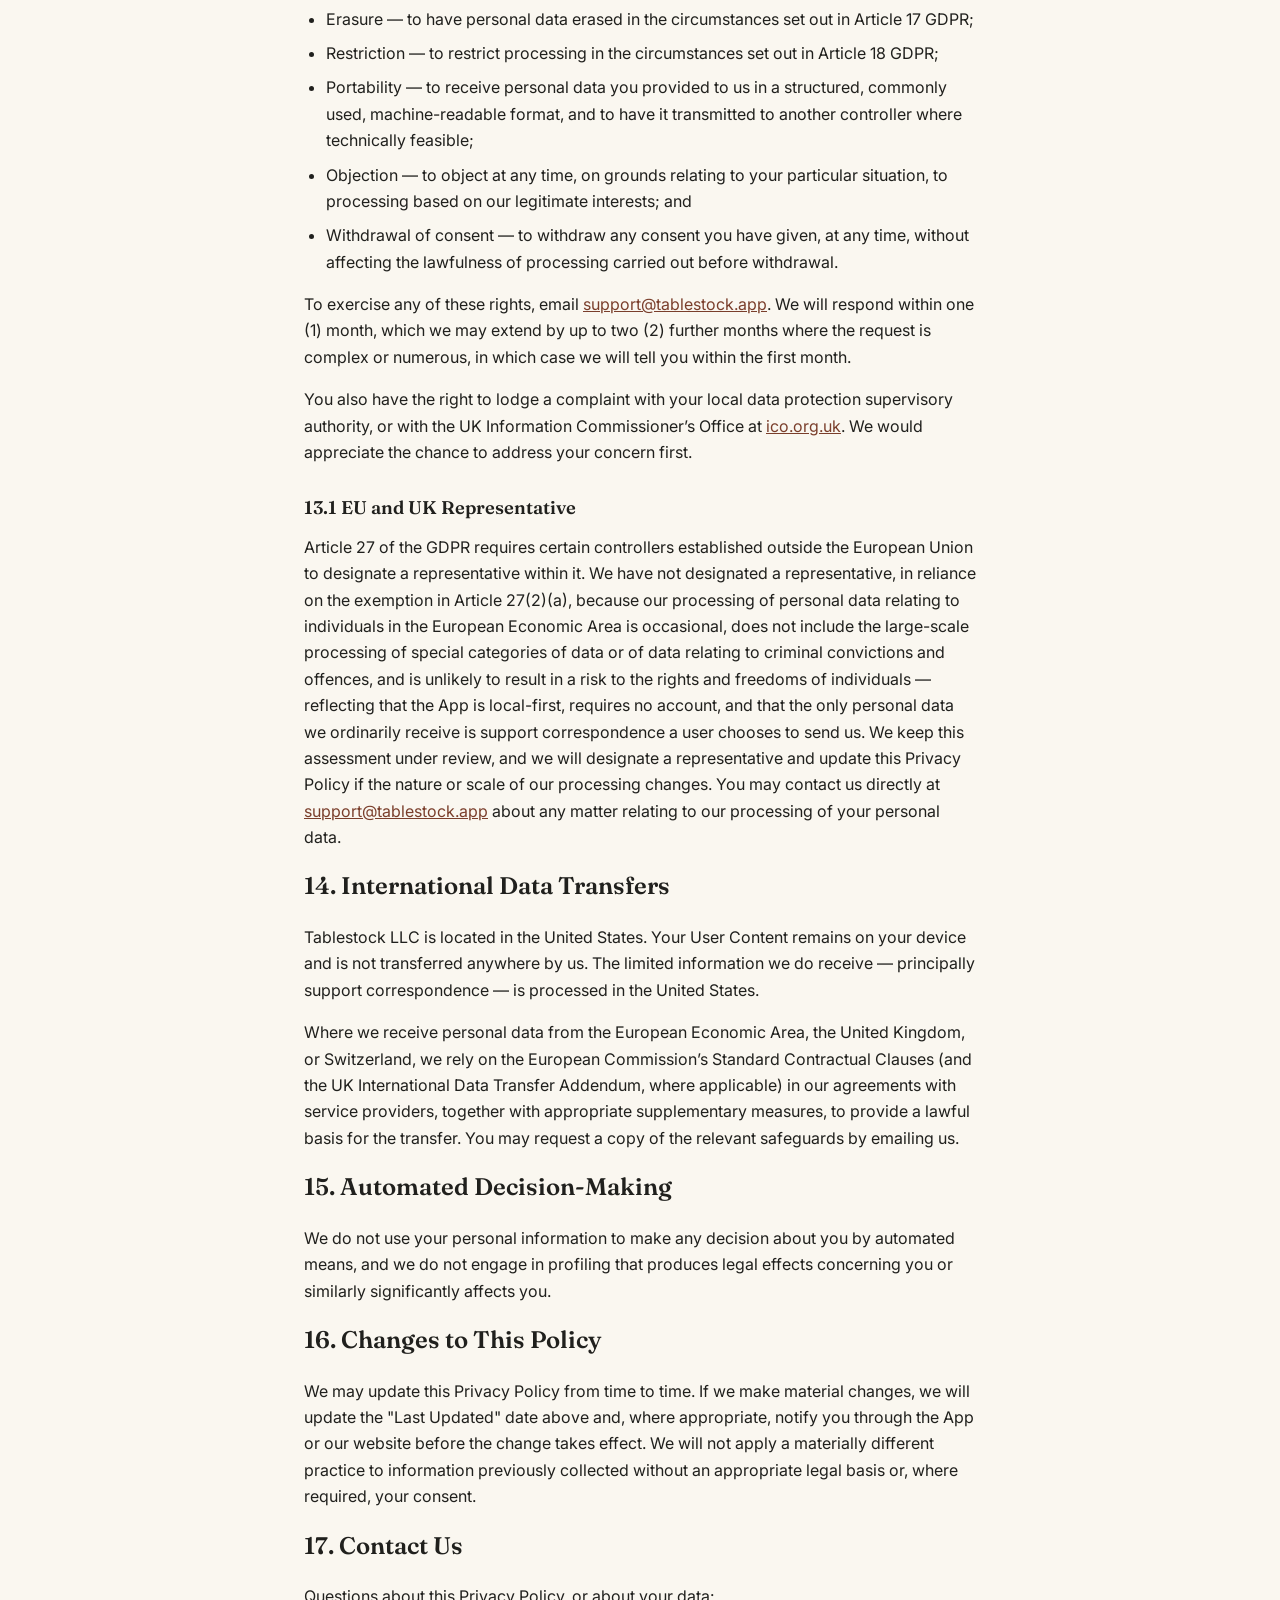
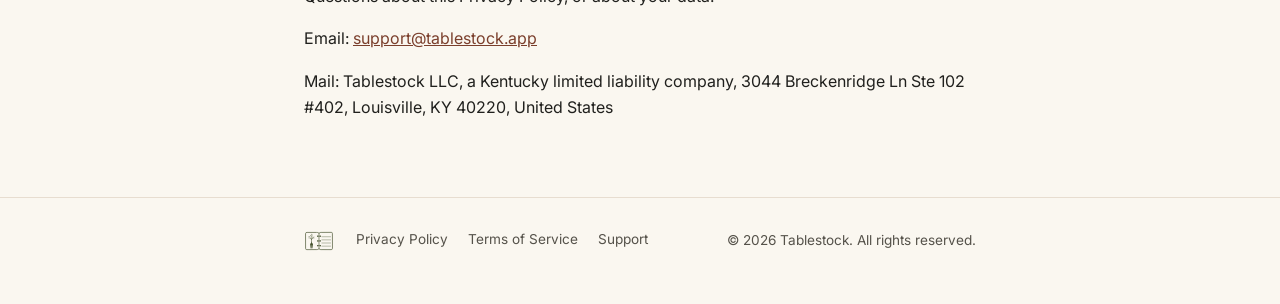
==== commit 1b7f04a3: "Refresh site header and home hero with Tablestock brand assets - Header: crowned-T binder lockup, na" ====
--- a/privacy.html
+++ b/privacy.html
@@ -3,18 +3,24 @@
 <head>
 <meta charset="UTF-8">
 <meta name="viewport" content="width=device-width, initial-scale=1.0">
-<title>Privacy Policy — Tablestock</title>
+<meta name="theme-color" content="#FAF7F0">
+<title>Tablestock — Privacy Policy</title>
 <link rel="preconnect" href="https://fonts.googleapis.com">
 <link rel="preconnect" href="https://fonts.gstatic.com" crossorigin>
 <link href="https://fonts.googleapis.com/css2?family=Fraunces:wght@500;600&family=Inter:wght@400;500;600&display=swap" rel="stylesheet">
 <link rel="stylesheet" href="style.css">
+<link rel="icon" href="img/favicon.ico" sizes="any">
+<link rel="icon" href="img/favicon-32.png" type="image/png" sizes="32x32">
+<link rel="icon" href="img/favicon-192.png" type="image/png" sizes="192x192">
+<link rel="apple-touch-icon" href="img/apple-touch-icon.png">
+
 </head>
 <body>
 <!-- Synced 2026-09-03 to Tablestock_Privacy_Policy_REV2_2026-08-27.docx (Current). Full text mirrored; no condensation. -->
 
 <header class="site">
   <div class="wrap">
-    <a class="wordmark" href="/">Tablestock</a>
+    <a class="wordmark" href="/"><img src="img/tablestock-header-binder-crowned-T.svg" alt="Tablestock" width="500" height="125"></a>
     <nav class="site">
       <a href="support.html">Support</a>
       <a href="privacy.html">Privacy</a>
@@ -163,6 +169,7 @@
 <footer class="site">
   <div class="wrap">
     <div>
+      <img class="foot-mark" src="img/binder-line-green.svg" alt="" width="30" height="30">
       <a href="privacy.html">Privacy Policy</a>
       <a href="terms.html">Terms of Service</a>
       <a href="support.html">Support</a>
--- a/style.css
+++ b/style.css
@@ -1,10 +1,10 @@
 :root {
-  --cream: #faf6f0;
+  --cream: #FAF7F0;
   --paper: #fffdfa;
-  --ink: #2b2622;
-  --ink-soft: #5c5349;
-  --terracotta: #bd5d3a;
-  --terracotta-dark: #9c4a2c;
+  --ink: #20201D;
+  --ink-soft: #55524A;
+  --rust: #7A3E2B;
+  --green: #47532F;
   --line: #e7ddd0;
   --max-width: 720px;
 }
@@ -29,7 +29,7 @@
 }
 
 header.site {
-  padding: 28px 0 0;
+  padding: 16px 0 0;
 }
 
 header.site .wrap {
@@ -48,15 +48,21 @@
 }
 
 nav.site a {
-  color: var(--ink-soft);
+  color: var(--ink);
+  font-weight: 600;
+  font-size: 1rem;
   text-decoration: none;
-  font-size: 0.92rem;
   margin-left: 22px;
 }
 
-nav.site a:hover { color: var(--terracotta-dark); }
-
-main { padding: 64px 0 40px; }
+nav.site a:hover,
+nav.site a:focus-visible {
+  text-decoration: underline;
+  text-decoration-thickness: 1.5px;
+  text-underline-offset: 5px;
+}
+
+main { padding: 18px 0 40px; }
 
 .hero {
   padding: 40px 0 56px;
@@ -68,7 +74,7 @@
   text-transform: uppercase;
   letter-spacing: 0.12em;
   font-size: 0.75rem;
-  color: var(--terracotta-dark);
+  color: var(--rust);
   font-weight: 600;
   margin-bottom: 14px;
 }
@@ -149,12 +155,12 @@
 ul, ol { padding-left: 22px; }
 li { margin-bottom: 8px; }
 
-a { color: var(--terracotta-dark); }
+a { color: var(--rust); }
 
 .legal-note {
   background: var(--paper);
   border: 1px solid var(--line);
-  border-left: 3px solid var(--terracotta);
+  border-left: 3px solid var(--rust);
   border-radius: 8px;
   padding: 14px 18px;
   font-size: 0.9rem;
@@ -193,10 +199,57 @@
   margin-right: 16px;
 }
 
-footer.site a:hover { color: var(--terracotta-dark); }
+footer.site a:hover { color: var(--green); }
 
 .updated {
   font-size: 0.85rem;
   color: var(--ink-soft);
   margin-bottom: 32px;
 }
+
+/* --- Logos (added for visual testing) --- */
+header.site .wrap { flex-direction: column; align-items: stretch; gap: 6px; }
+nav.site { align-self: flex-end; margin-top: 2px; }
+nav.site a { margin-left: 22px; margin-right: 0; }
+.wordmark { display: block; line-height: 0; }
+.wordmark img { display: block; width: 500px; max-width: 100%; height: auto; margin-left: -11px; }
+.foot-mark { width: 30px; height: 30px; vertical-align: middle; margin-right: 18px; }
+@media (max-width: 600px) {
+  .wordmark img { width: 280px; margin-left: -6px; }
+}
+@media (max-width: 360px) {
+  .hero .status-pill { font-size: 0.76rem; padding: 7px 12px; }
+}
+
+/* --- Hero: binder in a green panel; green accents --- */
+.hero { padding-top: 8px; }
+.hero-grid { display: flex; align-items: stretch; gap: 40px; }
+.hero-text { flex: 1; min-width: 0; }
+.hero-art { flex: 0 0 212px; display: flex; align-items: center; justify-content: center; background: var(--green); border-radius: 14px; padding: 16px 18px; }
+.hero h1 { margin-bottom: 28px; }
+.hero .lede { max-width: none; margin: 0; }
+.hero .status-pill { margin-top: 24px; }
+.hero-art img { display: block; width: 100%; height: 100%; object-fit: contain; }
+.status-pill { color: var(--green); border-color: var(--rust); background: transparent; }
+.status-pill::before { content: ""; display: inline-block; width: 7px; height: 7px; border-radius: 50%; background: var(--green); margin-right: 9px; vertical-align: 1px; }
+.pillar { border-top: 3px solid var(--green); }
+.contact-box { border-left: 3px solid var(--green); }
+@media (max-width: 720px) {
+  .hero-grid { flex-direction: column-reverse; align-items: flex-start; gap: 28px; }
+  .hero-art { flex-basis: auto; width: 210px; padding: 20px 18px; }
+  .hero-art img { height: auto; }
+}
+.hero-points { list-style: none; margin: 28px 0 0; padding: 0; display: flex; flex-wrap: wrap; gap: 8px 28px; }
+.hero-points li { margin: 0; display: flex; align-items: center; gap: 9px; font-weight: 500; font-size: 0.95rem; color: var(--ink); }
+.hero-points li::before { content: ""; flex: 0 0 20px; width: 20px; height: 20px; background: url("data:image/svg+xml,%3Csvg xmlns='http://www.w3.org/2000/svg' viewBox='0 0 20 20'%3E%3Ccircle cx='10' cy='10' r='10' fill='%2347532F'/%3E%3Cpath d='M5.8 10.4l2.8 2.8 5.6-6' fill='none' stroke='%23FAF7F0' stroke-width='2' stroke-linecap='round' stroke-linejoin='round'/%3E%3C/svg%3E") center / contain no-repeat; }
+@media (max-width: 720px) {
+  .hero-points { flex-direction: column; gap: 6px; margin-top: 24px; }
+}
+
+/* Header line-up (desktop/tablet): logo ends where the hero panel begins; nav spans the panel width */
+@media (min-width: 721px) {
+  .wordmark img { width: 484px; margin-left: -12px; }
+  nav.site { width: 212px; display: flex; justify-content: space-between; }
+  nav.site a { margin-left: 0; }
+}
+.hero h1 { text-wrap: balance; }
